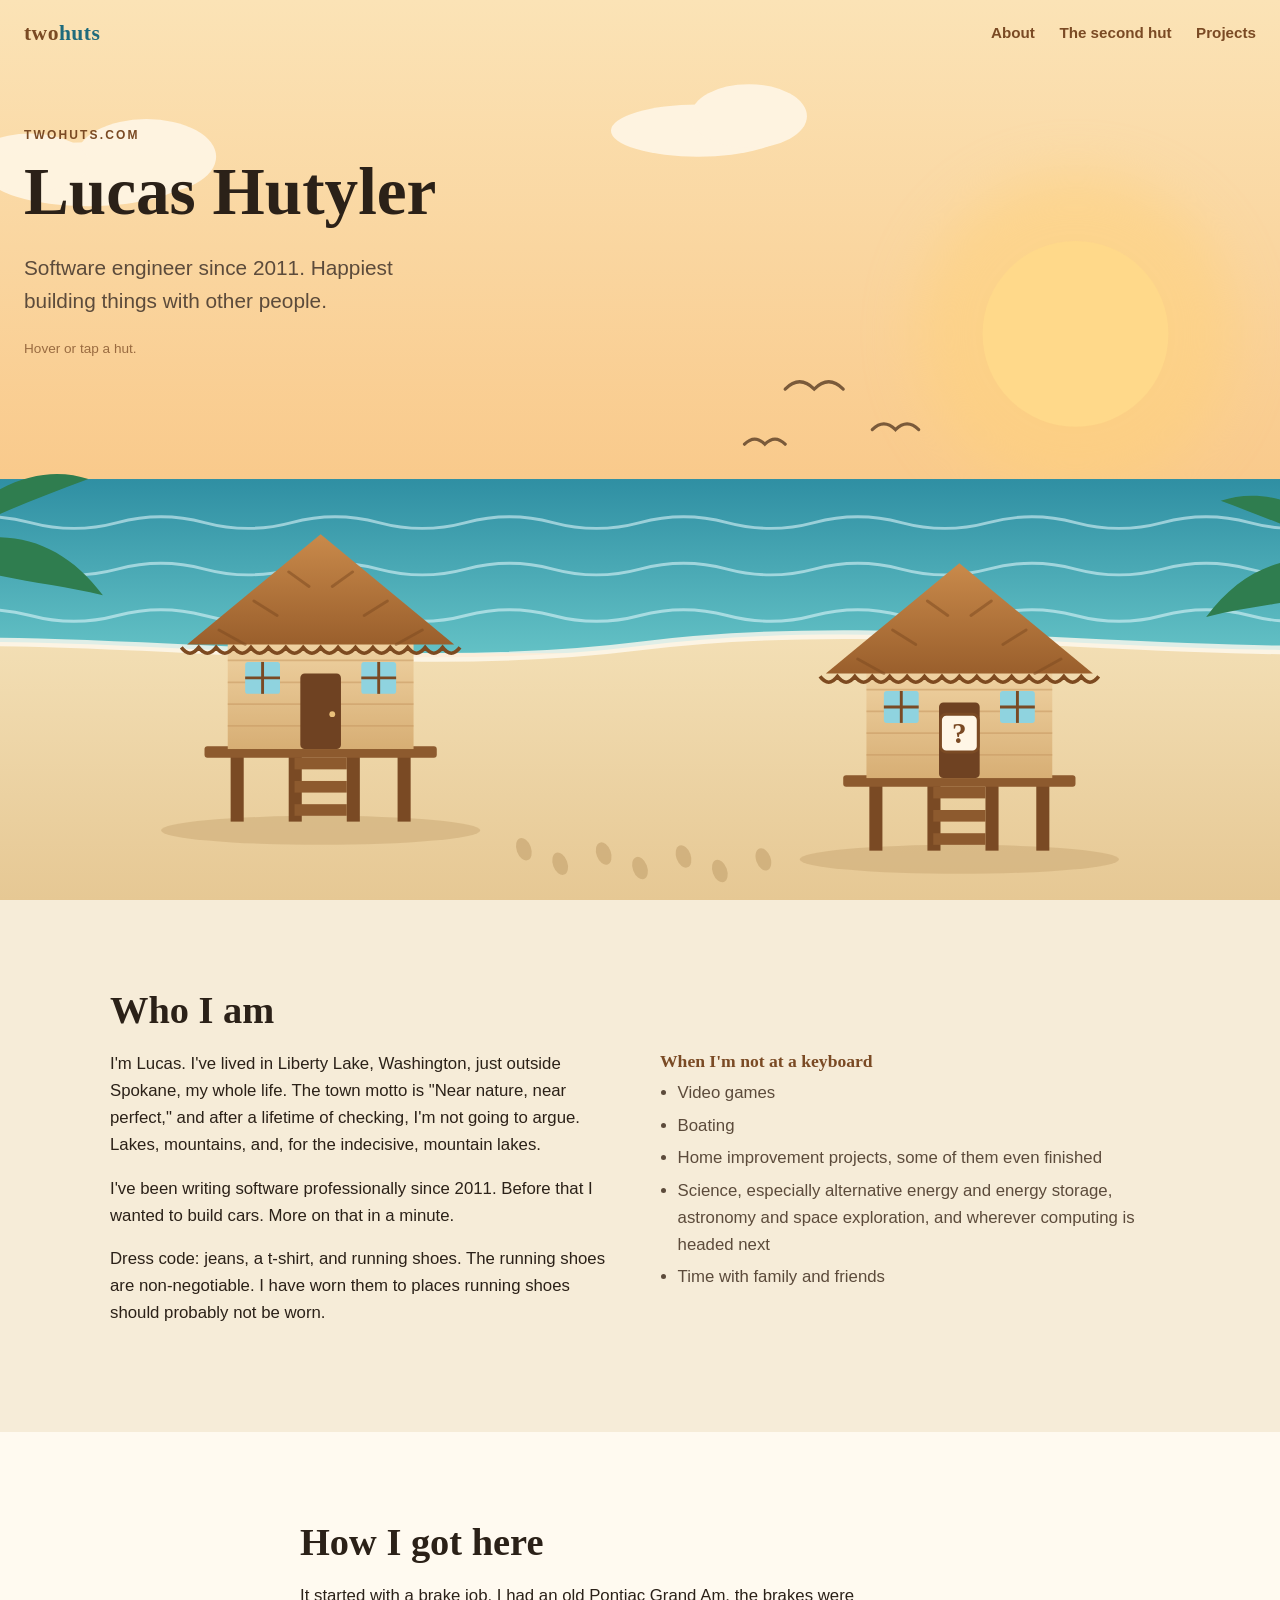
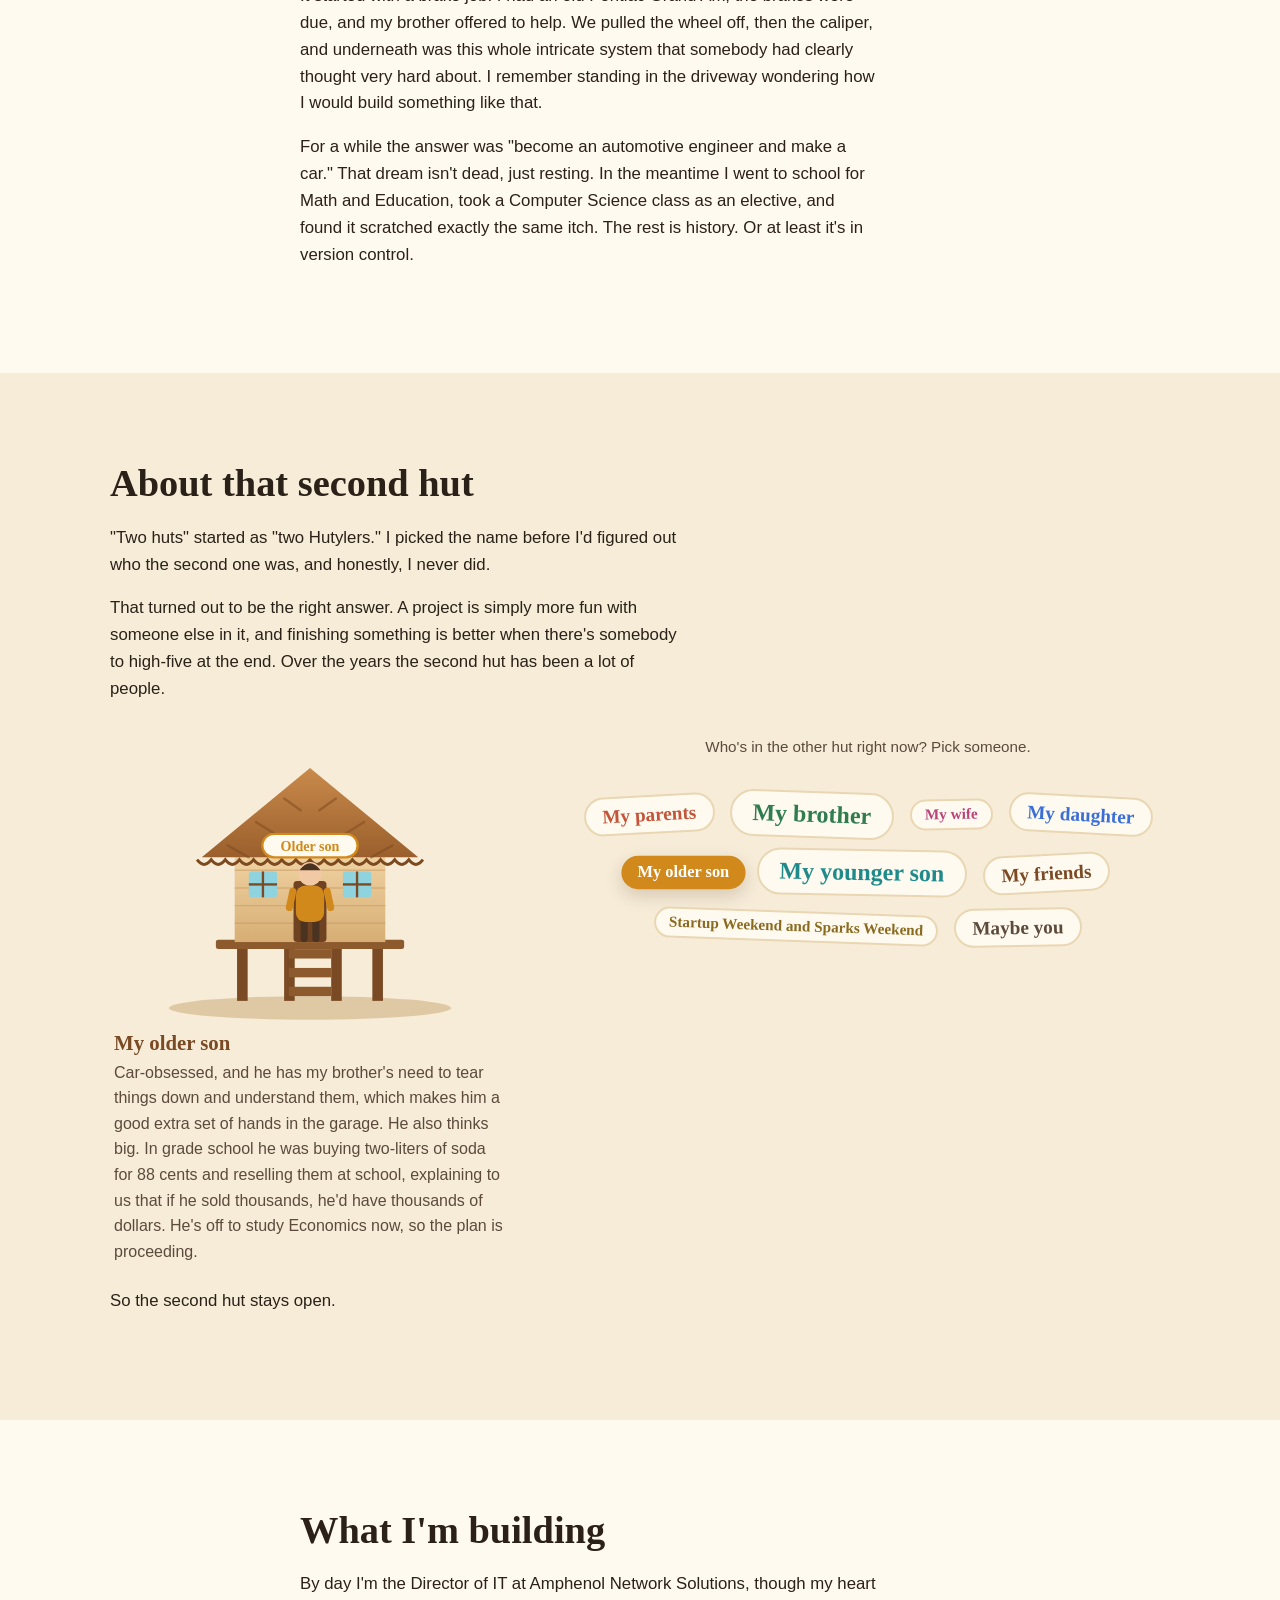
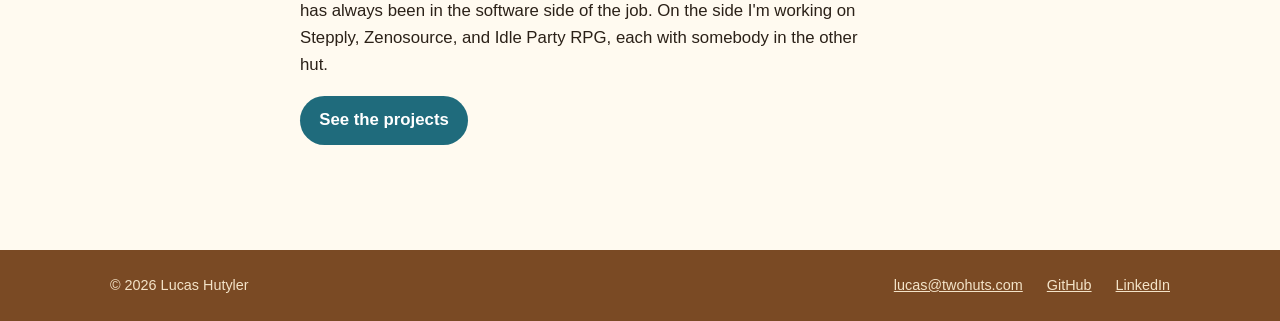
==== index.html @ aec88ae1 "Second hut stage: visitors walk into the hut from a name cloud - Word cloud of names beside an illus" ====
<!doctype html>
<html lang="en">
<head>
  <meta charset="utf-8">
  <meta name="viewport" content="width=device-width, initial-scale=1">
  <title>Two Huts · Lucas Hutyler</title>
  <meta name="description" content="Lucas Hutyler. Software engineer since 2011, Liberty Lake, Washington. Two huts on a beach: one is me, the other is whoever I get to build with next.">
  <script>document.documentElement.classList.add("js");</script>
  <link rel="stylesheet" href="styles.css">
  <link rel="icon" href="data:image/svg+xml,%3Csvg xmlns='http://www.w3.org/2000/svg' viewBox='0 0 64 64'%3E%3Crect width='64' height='64' rx='12' fill='%23f5e6c8'/%3E%3Cpath d='M8 30 L20 14 L32 30 Z M32 30 L44 14 L56 30 Z' fill='%23b8743a'/%3E%3Crect x='12' y='30' width='16' height='14' fill='%23e0b880'/%3E%3Crect x='36' y='30' width='16' height='14' fill='%23e0b880'/%3E%3Crect x='0' y='46' width='64' height='18' fill='%23d9c39a'/%3E%3C/svg%3E">
</head>
<body>

<header class="topbar">
  <a class="brand" href="#top">two<span>huts</span></a>
  <nav>
    <a href="#about">About</a>
    <a href="#second-hut">The second hut</a>
    <a href="projects.html">Projects</a>
  </nav>
</header>

<main id="top">

  <!-- ============ HERO ============ -->
  <section class="hero" aria-labelledby="hero-title">
    <div class="scene" aria-hidden="true">
      <svg viewBox="0 0 1200 620" preserveAspectRatio="xMidYMax slice" xmlns="http://www.w3.org/2000/svg">
        <defs>
          <linearGradient id="sky" x1="0" y1="0" x2="0" y2="1">
            <stop offset="0" stop-color="#fbe3b6"/>
            <stop offset="0.55" stop-color="#f9c98a"/>
            <stop offset="1" stop-color="#f4a86d"/>
          </linearGradient>
          <linearGradient id="sea" x1="0" y1="0" x2="0" y2="1">
            <stop offset="0" stop-color="#2f8fa3"/>
            <stop offset="1" stop-color="#63c1c5"/>
          </linearGradient>
          <linearGradient id="sand" x1="0" y1="0" x2="0" y2="1">
            <stop offset="0" stop-color="#f3dfb5"/>
            <stop offset="1" stop-color="#e6c894"/>
          </linearGradient>
          <linearGradient id="roof" x1="0" y1="0" x2="0" y2="1">
            <stop offset="0" stop-color="#c98a4b"/>
            <stop offset="1" stop-color="#9a5f2c"/>
          </linearGradient>
          <linearGradient id="wall" x1="0" y1="0" x2="0" y2="1">
            <stop offset="0" stop-color="#f0d3a3"/>
            <stop offset="1" stop-color="#d7ae74"/>
          </linearGradient>
          <filter id="glow" x="-50%" y="-50%" width="200%" height="200%">
            <feGaussianBlur stdDeviation="18"/>
          </filter>
          <clipPath id="sea-clip"><rect x="0" y="330" width="1200" height="120"/></clipPath>

          <!-- One hut, reused twice -->
          <g id="hut">
            <rect x="-62" y="40" width="9" height="46" fill="#7a4a24"/>
            <rect x="-22" y="40" width="9" height="46" fill="#7a4a24"/>
            <rect x="18" y="40" width="9" height="46" fill="#7a4a24"/>
            <rect x="53" y="40" width="9" height="46" fill="#7a4a24"/>
            <rect x="-80" y="34" width="160" height="8" rx="2" fill="#8d5a2e"/>
            <rect x="-64" y="-40" width="128" height="76" fill="url(#wall)"/>
            <g stroke="#c89a63" stroke-width="1.2" opacity=".55">
              <line x1="-64" y1="-25" x2="64" y2="-25"/>
              <line x1="-64" y1="-10" x2="64" y2="-10"/>
              <line x1="-64" y1="5" x2="64" y2="5"/>
              <line x1="-64" y1="20" x2="64" y2="20"/>
            </g>
            <rect x="-14" y="-16" width="28" height="52" rx="3" fill="#6f4222"/>
            <circle cx="8" cy="12" r="2" fill="#e9c07a"/>
            <rect x="-52" y="-24" width="24" height="22" rx="2" fill="#8fd3df"/>
            <rect x="28" y="-24" width="24" height="22" rx="2" fill="#8fd3df"/>
            <g stroke="#7a4a24" stroke-width="2">
              <line x1="-40" y1="-24" x2="-40" y2="-2"/>
              <line x1="-52" y1="-13" x2="-28" y2="-13"/>
              <line x1="40" y1="-24" x2="40" y2="-2"/>
              <line x1="28" y1="-13" x2="52" y2="-13"/>
            </g>
            <path d="M-92 -36 L0 -112 L92 -36 Z" fill="url(#roof)"/>
            <g stroke="#7d4a20" stroke-width="2" opacity=".5" stroke-linecap="round">
              <line x1="-70" y1="-46" x2="-52" y2="-36"/>
              <line x1="-46" y1="-66" x2="-30" y2="-56"/>
              <line x1="-22" y1="-86" x2="-8" y2="-76"/>
              <line x1="70" y1="-46" x2="52" y2="-36"/>
              <line x1="46" y1="-66" x2="30" y2="-56"/>
              <line x1="22" y1="-86" x2="8" y2="-76"/>
            </g>
            <path d="M-96 -34 q6 8 12 0 q6 8 12 0 q6 8 12 0 q6 8 12 0 q6 8 12 0 q6 8 12 0 q6 8 12 0 q6 8 12 0 q6 8 12 0 q6 8 12 0 q6 8 12 0 q6 8 12 0 q6 8 12 0 q6 8 12 0 q6 8 12 0 q6 8 12 0" fill="none" stroke="#7d4a20" stroke-width="2.5"/>
            <rect x="-18" y="42" width="36" height="8" fill="#8d5a2e"/>
            <rect x="-18" y="58" width="36" height="8" fill="#8d5a2e"/>
            <rect x="-18" y="74" width="36" height="8" fill="#8d5a2e"/>
          </g>

          <g id="palm">
            <path d="M0 0 C-6 -60 -4 -120 10 -180" stroke="#7a4a24" stroke-width="10" fill="none" stroke-linecap="round"/>
            <g fill="#2f7d4f">
              <path d="M10 -180 C-40 -200 -80 -190 -110 -150 C-70 -160 -30 -160 10 -180Z"/>
              <path d="M10 -180 C60 -200 100 -190 130 -150 C90 -160 50 -160 10 -180Z"/>
              <path d="M10 -180 C-30 -230 -70 -240 -100 -230 C-60 -215 -20 -200 10 -180Z"/>
              <path d="M10 -180 C50 -230 90 -240 120 -230 C80 -215 40 -200 10 -180Z"/>
              <path d="M10 -180 C0 -240 -10 -260 -20 -270 C0 -250 10 -220 10 -180Z"/>
              <path d="M10 -180 C20 -240 30 -260 40 -270 C20 -250 10 -220 10 -180Z"/>
            </g>
            <circle cx="4" cy="-176" r="6" fill="#8a5a2a"/>
            <circle cx="16" cy="-174" r="6" fill="#8a5a2a"/>
          </g>
        </defs>

        <rect width="1200" height="620" fill="url(#sky)"/>

        <!-- sun -->
        <circle cx="900" cy="230" r="110" fill="#ffd27a" opacity=".5" filter="url(#glow)"/>
        <circle cx="900" cy="230" r="64" fill="#ffd98a"/>

        <!-- clouds -->
        <g fill="#fff6e6" opacity=".9">
          <ellipse cx="220" cy="120" rx="70" ry="22"/>
          <ellipse cx="260" cy="108" rx="48" ry="26"/>
          <ellipse cx="180" cy="112" rx="40" ry="20"/>
          <ellipse cx="640" cy="90" rx="60" ry="18"/>
          <ellipse cx="675" cy="80" rx="40" ry="22"/>
        </g>

        <!-- gulls: kept right of the headline column -->
        <g fill="none" stroke="#7a5a3a" stroke-width="2.2" stroke-linecap="round">
          <path d="M700 268 q10 -10 20 0 q10 -10 20 0"/>
          <path d="M760 296 q8 -8 16 0 q8 -8 16 0"/>
          <path d="M672 306 q7 -7 14 0 q7 -7 14 0"/>
        </g>

        <!-- sea -->
        <rect x="0" y="330" width="1200" height="120" fill="url(#sea)"/>
        <g clip-path="url(#sea-clip)" fill="none" stroke="#e8fbff" stroke-width="2" opacity=".55">
          <path class="wave w1" d="M-240 360 q30 -8 60 0 t60 0 t60 0 t60 0 t60 0 t60 0 t60 0 t60 0 t60 0 t60 0 t60 0 t60 0 t60 0 t60 0 t60 0 t60 0 t60 0 t60 0 t60 0 t60 0 t60 0 t60 0 t60 0 t60 0 t60 0 t60 0 t60 0 t60 0"/>
          <path class="wave w2" d="M-240 392 q30 -8 60 0 t60 0 t60 0 t60 0 t60 0 t60 0 t60 0 t60 0 t60 0 t60 0 t60 0 t60 0 t60 0 t60 0 t60 0 t60 0 t60 0 t60 0 t60 0 t60 0 t60 0 t60 0 t60 0 t60 0 t60 0 t60 0 t60 0 t60 0"/>
          <path class="wave w3" d="M-240 424 q30 -8 60 0 t60 0 t60 0 t60 0 t60 0 t60 0 t60 0 t60 0 t60 0 t60 0 t60 0 t60 0 t60 0 t60 0 t60 0 t60 0 t60 0 t60 0 t60 0 t60 0 t60 0 t60 0 t60 0 t60 0 t60 0 t60 0 t60 0 t60 0"/>
        </g>

        <!-- sand -->
        <path d="M0 450 C200 425 400 470 600 445 C800 420 1000 465 1200 440 L1200 620 L0 620 Z" fill="url(#sand)"/>
        <path d="M0 450 C200 425 400 470 600 445 C800 420 1000 465 1200 440" fill="none" stroke="#fffaf0" stroke-width="6" opacity=".8"/>

        <!-- palms -->
        <use href="#palm" x="100" y="560"/>
        <use href="#palm" x="1120" y="575" transform="scale(-1,1) translate(-2240,0)"/>

        <!-- huts -->
        <g class="hut hut-me" data-hut="me" tabindex="0" role="button" aria-label="Lucas's hut" transform="translate(380 480)">
          <ellipse class="shadow" cx="0" cy="92" rx="110" ry="10" fill="#c9a874" opacity=".5"/>
          <g class="hut-body">
            <use href="#hut"/>
          </g>
        </g>

        <g class="hut hut-you" data-hut="you" tabindex="0" role="button" aria-label="The second hut" transform="translate(820 500)">
          <ellipse class="shadow" cx="0" cy="92" rx="110" ry="10" fill="#c9a874" opacity=".5"/>
          <g class="hut-body">
            <use href="#hut"/>
            <g class="sign">
              <rect x="-13" y="-8" width="26" height="26" rx="4" fill="#fff6e6" stroke="#7a4a24" stroke-width="2"/>
              <text x="0" y="12" text-anchor="middle" font-size="20" font-weight="700" fill="#7a4a24" font-family="Georgia, serif">?</text>
            </g>
          </g>
        </g>

        <!-- footprints between huts -->
        <g fill="#c9a874" opacity=".7">
          <ellipse cx="520" cy="585" rx="5" ry="8" transform="rotate(-20 520 585)"/>
          <ellipse cx="545" cy="595" rx="5" ry="8" transform="rotate(-20 545 595)"/>
          <ellipse cx="575" cy="588" rx="5" ry="8" transform="rotate(-20 575 588)"/>
          <ellipse cx="600" cy="598" rx="5" ry="8" transform="rotate(-20 600 598)"/>
          <ellipse cx="630" cy="590" rx="5" ry="8" transform="rotate(-20 630 590)"/>
          <ellipse cx="655" cy="600" rx="5" ry="8" transform="rotate(-20 655 600)"/>
          <ellipse cx="685" cy="592" rx="5" ry="8" transform="rotate(-20 685 592)"/>
        </g>
      </svg>
    </div>

    <div class="hero-copy">
      <p class="eyebrow">twohuts.com</p>
      <h1 id="hero-title">Lucas Hutyler</h1>
      <p class="lede">Software engineer since 2011. Happiest building things with other people.</p>
      <p class="hint">Hover or tap a hut.</p>
    </div>

    <div class="hut-captions" aria-live="polite">
      <div class="caption" data-for="me">
        <strong>This hut is mine.</strong>
        Liberty Lake, Washington, born and raised. Jeans, a t-shirt, running shoes. Writing software since 2011 and still enjoying it.
      </div>
      <div class="caption" data-for="you">
        <strong>This one is open.</strong>
        My dad, my mom, my wife, my brother, my kids, a friend with a wild idea, maybe you. Whoever I get to build with next.
      </div>
    </div>
  </section>

  <!-- ============ ABOUT ============ -->
  <section id="about" class="section">
    <div class="wrap">
      <h2>Who I am</h2>
      <div class="prose two-col">
        <div>
          <p>I'm Lucas. I've lived in Liberty Lake, Washington, just outside Spokane, my whole life. The town motto is "Near nature, near perfect," and after a lifetime of checking, I'm not going to argue. Lakes, mountains, and, for the indecisive, mountain lakes.</p>
          <p>I've been writing software professionally since 2011. Before that I wanted to build cars. More on that in a minute.</p>
          <p>Dress code: jeans, a t-shirt, and running shoes. The running shoes are non-negotiable. I have worn them to places running shoes should probably not be worn.</p>
        </div>
        <div class="aside">
          <h3>When I'm not at a keyboard</h3>
          <ul class="plain-list">
            <li>Video games</li>
            <li>Boating</li>
            <li>Home improvement projects, some of them even finished</li>
            <li>Science, especially alternative energy and energy storage, astronomy and space exploration, and wherever computing is headed next</li>
            <li>Time with family and friends</li>
          </ul>
        </div>
      </div>
    </div>
  </section>

  <!-- ============ ORIGIN ============ -->
  <section id="origin" class="section alt">
    <div class="wrap narrow">
      <h2>How I got here</h2>
      <div class="prose">
        <p>It started with a brake job. I had an old Pontiac Grand Am, the brakes were due, and my brother offered to help. We pulled the wheel off, then the caliper, and underneath was this whole intricate system that somebody had clearly thought very hard about. I remember standing in the driveway wondering how I would build something like that.</p>
        <p>For a while the answer was "become an automotive engineer and make a car." That dream isn't dead, just resting. In the meantime I went to school for Math and Education, took a Computer Science class as an elective, and found it scratched exactly the same itch. The rest is history. Or at least it's in version control.</p>
      </div>
    </div>
  </section>

  <!-- ============ SECOND HUT ============ -->
  <section id="second-hut" class="section">
    <div class="wrap">
      <h2>About that second hut</h2>
      <div class="prose">
        <p>"Two huts" started as "two Hutylers." I picked the name before I'd figured out who the second one was, and honestly, I never did.</p>
        <p>That turned out to be the right answer. A project is simply more fun with someone else in it, and finishing something is better when there's somebody to high-five at the end. Over the years the second hut has been a lot of people.</p>
      </div>

      <div class="hut-stage">
        <div class="stage">
          <svg class="stage-svg" viewBox="-170 -140 340 245" aria-hidden="true">
            <ellipse cx="0" cy="92" rx="120" ry="10" fill="#c9a874" opacity=".5"/>
            <use href="#hut"/>
            <g class="visitors" transform="translate(0 36)"></g>
          </svg>
          <div class="visitor-blurb" aria-live="polite">
            <h3 class="visitor-name">&nbsp;</h3>
            <p class="visitor-text"></p>
          </div>
        </div>
        <div class="cloud-wrap">
          <p class="cloud-hint">Who's in the other hut right now? Pick someone.</p>
          <div class="cloud" id="cloud"></div>
        </div>
      </div>

      <!-- Data for the stage above, and the no-JavaScript fallback. -->
      <ul class="people" id="people-data">
        <li data-tag="Mom &amp; Dad" data-color="#c2553a" data-pair>
          <h3>My parents</h3>
          <p>Project people, through and through. They restored their cabin top to bottom, and I've gotten to help with a good chunk of it: framing walls, running electrical, building sheds. They return the favor whenever something at my house needs doing, which is often.</p>
        </li>
        <li data-tag="Brother" data-color="#2f7d4f">
          <h3>My brother</h3>
          <p>He was taking things apart before he could read, and getting them back together came a little later. He's worked in HVAC and installed garage doors, and his mechanical and electrical instincts are better than most engineers I know. He's also the one who helped with that brake job. Some of my favorite evenings are just sitting with him talking about where technology is headed.</p>
        </li>
        <li data-tag="Wife" data-color="#b8437a">
          <h3>My wife</h3>
          <p>The most important person in the other hut, and the one who has heard "so I had an idea" more times than anyone alive. I owe this page a proper paragraph about her, and she knows it.</p>
        </li>
        <li data-tag="Daughter" data-color="#3b6fd6">
          <h3>My daughter</h3>
          <p>An endlessly creative mind and a dreamer who also happens to outwork everyone in the room. We've spent a lot of nights looking up at the stars. Her favorite is Vega, which I'm fairly sure comes from years of asking "what's that blue one up there?" She also has a few freckles on her hand that line up almost exactly like the Summer Triangle, Vega included. She's been carrying her favorite star around the whole time.</p>
        </li>
        <li data-tag="Older son" data-color="#d2891c">
          <h3>My older son</h3>
          <p>Car-obsessed, and he has my brother's need to tear things down and understand them, which makes him a good extra set of hands in the garage. He also thinks big. In grade school he was buying two-liters of soda for 88 cents and reselling them at school, explaining to us that if he sold thousands, he'd have thousands of dollars. He's off to study Economics now, so the plan is proceeding.</p>
        </li>
        <li data-tag="Younger son" data-color="#1f8a8a">
          <h3>My younger son</h3>
          <p>Likes to make a buck and doesn't mind getting his hands dirty to do it. If I ask for a hand with something around the house, the answer is yes before I've finished the question.</p>
        </li>
        <li data-tag="Friends" data-color="#7a4a24" data-pair>
          <h3>My friends</h3>
          <p>A few of us have spun up a couple of LLCs over the years with ambitions to stop working for the man. None of them have panned out yet. The friendships did. We still get together on Saturdays to build something new, lately with AI in the mix, whether it's a business tool or a game we hope goes viral. It's a blast even when nothing ships.</p>
        </li>
        <li data-tag="Teammates" data-color="#8a6a1f" data-pair>
          <h3>Startup Weekend and Sparks Weekend</h3>
          <p>I joined my first team on a whim and got hooked on the whole thing: rapid building, pivoting ideas, market research, throwing a pitch together, and the best part, seeing what everyone else built. I've been a team member, a mentor, and an organizer since, and a few of those weekend teammates turned into real friends.</p>
        </li>
        <li data-tag="You?" data-color="#5c4b3b">
          <h3>Maybe you</h3>
          <p>The hut has room. If you're working on something and want company, or you've got an idea that needs a second set of hands, the door's unlocked.</p>
        </li>
      </ul>

      <div class="prose">
        <p>So the second hut stays open.</p>
      </div>
    </div>
  </section>

  <!-- ============ BUILDING (brief) ============ -->
  <section id="building" class="section alt">
    <div class="wrap narrow">
      <h2>What I'm building</h2>
      <div class="prose">
        <p>By day I'm the Director of IT at Amphenol Network Solutions, though my heart has always been in the software side of the job. On the side I'm working on Stepply, Zenosource, and Idle Party RPG, each with somebody in the other hut.</p>
        <p><a class="button" href="projects.html">See the projects</a></p>
      </div>
    </div>
  </section>

</main>

<footer class="footer">
  <div class="wrap">
    <p>© <span id="year"></span> Lucas Hutyler</p>
    <p class="links">
      <a href="mailto:lucas@twohuts.com">lucas@twohuts.com</a>
      <a href="https://github.com/lucashutyler">GitHub</a>
      <a href="https://www.linkedin.com/in/luke-hutyler-49a66468">LinkedIn</a>
    </p>
  </div>
</footer>

<script src="script.js"></script>
</body>
</html>
---- styles.css ----
:root {
  --sand: #f6ecd8;
  --sand-deep: #e9d7b3;
  --sea: #2f8fa3;
  --sea-deep: #1f6b7c;
  --wood: #7a4a24;
  --wood-light: #b8743a;
  --ink: #2b2118;
  --ink-soft: #5c4b3b;
  --paper: #fffaf0;
  --max: 1100px;
  --radius: 14px;
  --font: -apple-system, BlinkMacSystemFont, "Segoe UI", Roboto, Helvetica, Arial, sans-serif;
  --serif: Georgia, "Times New Roman", serif;
}

* { box-sizing: border-box; }
html { scroll-behavior: smooth; }
body {
  margin: 0;
  font-family: var(--font);
  color: var(--ink);
  background: var(--sand);
  line-height: 1.6;
}
a { color: var(--sea-deep); }
h1, h2, h3 { font-family: var(--serif); font-weight: 700; line-height: 1.15; margin: 0 0 .5em; }
h2 { font-size: clamp(1.7rem, 3vw, 2.4rem); }
h3 { font-size: 1.25rem; }
p { margin: 0 0 1em; }

.wrap { max-width: var(--max); margin: 0 auto; padding: 0 1.25rem; }
.wrap.narrow { max-width: 720px; }

/* ---------- top bar ---------- */
.topbar {
  position: absolute;
  top: 0; left: 0; right: 0;
  z-index: 5;
  display: flex;
  justify-content: space-between;
  align-items: center;
  padding: 1rem 1.5rem;
}
.brand {
  font-family: var(--serif);
  font-size: 1.35rem;
  font-weight: 700;
  color: var(--wood);
  text-decoration: none;
  letter-spacing: .02em;
}
.brand span { color: var(--sea-deep); }
.topbar nav a {
  color: var(--wood);
  text-decoration: none;
  margin-left: 1.25rem;
  font-weight: 600;
  font-size: .95rem;
}
.topbar nav a:hover { text-decoration: underline; }

/* ---------- hero ---------- */
.hero {
  position: relative;
  min-height: 100svh;
  display: grid;
  grid-template-rows: 1fr auto;
  overflow: hidden;
  background: linear-gradient(#fbe3b6 0%, #f9c98a 55%, #f4a86d 100%);
}
.scene {
  position: absolute;
  inset: 0;
}
.scene svg {
  width: 100%;
  height: 100%;
  display: block;
}
.hero-copy {
  position: relative;
  z-index: 2;
  padding: clamp(5rem, 14vh, 9rem) 1.5rem 0;
  max-width: 560px;
  pointer-events: none;
}
.hero-copy > * { pointer-events: auto; width: fit-content; }
.eyebrow {
  text-transform: uppercase;
  letter-spacing: .18em;
  font-size: .75rem;
  color: var(--wood);
  font-weight: 700;
  margin-bottom: .5rem;
}
.hero h1 {
  font-size: clamp(2.4rem, 6vw, 4.2rem);
  color: var(--ink);
  margin-bottom: .3em;
}
.lede {
  font-size: clamp(1.05rem, 2vw, 1.3rem);
  color: var(--ink-soft);
  max-width: 34ch;
}
.hint {
  font-size: .85rem;
  color: var(--wood);
  opacity: .75;
}

/* hut interaction */
.hut { cursor: pointer; outline: none; }
.hut .hut-body { transition: transform .25s ease, filter .25s ease; }
.hut .shadow { transition: transform .25s ease, opacity .25s ease; }
.hut:hover .hut-body, .hut:focus-visible .hut-body, .hut.active .hut-body {
  transform: translateY(-8px);
  filter: drop-shadow(0 10px 8px rgba(80, 40, 10, .28));
}
.hut:hover .shadow, .hut:focus-visible .shadow, .hut.active .shadow { transform: scale(1.06); transform-origin: center; opacity: .35; }
.hut .sign { animation: sway 3s ease-in-out infinite; transform-origin: 0 -8px; }
@keyframes sway {
  0%, 100% { transform: rotate(-4deg); }
  50% { transform: rotate(4deg); }
}
.wave { animation: drift 9s linear infinite; }
.wave.w2 { animation-duration: 12s; animation-direction: reverse; }
.wave.w3 { animation-duration: 15s; }
/* Each wave repeats every 120 units (crest + trough), so shift a full period per loop. */
@keyframes drift {
  from { transform: translateX(0); }
  to { transform: translateX(-120px); }
}
@media (prefers-reduced-motion: reduce) {
  .wave, .hut .sign { animation: none; }
}

.hut-captions {
  position: relative;
  z-index: 2;
  padding: 0 1.5rem 1.5rem;
  min-height: 5.5rem;
  pointer-events: none;
}
.caption.show { pointer-events: auto; }
.caption {
  display: none;
  background: rgba(255, 250, 240, .92);
  border: 1px solid rgba(122, 74, 36, .25);
  border-radius: var(--radius);
  padding: .9rem 1.1rem;
  max-width: 520px;
  color: var(--ink-soft);
  box-shadow: 0 8px 24px rgba(80, 40, 10, .12);
}
.caption strong { color: var(--ink); display: block; margin-bottom: .15rem; }
.caption.show { display: block; }

/* ---------- sections ---------- */
.section { padding: clamp(3rem, 8vw, 5.5rem) 0; }
.section.alt { background: var(--paper); }
.section-intro { color: var(--ink-soft); max-width: 60ch; margin-bottom: 2rem; }
.prose { max-width: 62ch; font-size: 1.05rem; }
.prose.two-col { max-width: none; display: grid; grid-template-columns: 1fr 1fr; gap: 2.5rem; }
.placeholder {
  color: var(--ink-soft);
  font-style: italic;
  border-left: 3px dashed var(--sand-deep);
  padding-left: .8rem;
}

/* ---------- project cards ---------- */
.cards {
  list-style: none;
  padding: 0;
  margin: 0;
  display: grid;
  grid-template-columns: repeat(auto-fit, minmax(230px, 1fr));
  gap: 1.25rem;
}
.card {
  background: var(--sand);
  border: 1px solid var(--sand-deep);
  border-radius: var(--radius);
  padding: 1.4rem 1.3rem 1.1rem;
  transition: transform .2s ease, box-shadow .2s ease;
}
.card:hover { transform: translateY(-3px); box-shadow: 0 10px 24px rgba(80, 40, 10, .12); }
.card-icon {
  width: 44px; height: 44px;
  color: var(--sea-deep);
  margin-bottom: .8rem;
}
.card-icon svg { width: 100%; height: 100%; }
.card p { font-size: .95rem; margin: 0; }

/* ---------- people ---------- */
.people {
  list-style: none;
  padding: 0;
  margin: 2rem 0;
  display: grid;
  grid-template-columns: repeat(auto-fit, minmax(300px, 1fr));
  gap: 1.5rem 2.5rem;
}
.people li { border-top: 2px solid var(--sand-deep); padding-top: 1rem; }
.people h3 { color: var(--wood); margin-bottom: .3rem; }
.people p { margin: 0; color: var(--ink-soft); }
.aside h3 { color: var(--wood); font-size: 1.1rem; }
.plain-list { padding-left: 1.1rem; margin: 0; color: var(--ink-soft); }
.plain-list li { margin-bottom: .35rem; }

.button {
  display: inline-block;
  background: var(--sea-deep);
  color: #fff;
  text-decoration: none;
  padding: .7rem 1.2rem;
  border-radius: 999px;
  font-weight: 600;
  transition: background .2s ease, transform .2s ease;
}
.button:hover { background: var(--sea); transform: translateY(-1px); }

/* ---------- subpages ---------- */
.subpage .topbar { position: sticky; background: var(--sand); border-bottom: 1px solid var(--sand-deep); }
.subpage .topbar a[aria-current="page"] { text-decoration: underline; }
.page-head { padding-bottom: 1.5rem; }
.page-head h1 { font-size: clamp(2rem, 4vw, 3rem); }
.card .meta { margin-top: .9rem; font-size: .85rem; color: var(--wood); }
.card p + p { margin-top: .6rem; }

/* ---------- footer ---------- */
.footer {
  background: var(--wood);
  color: #f3e3c8;
  padding: 1.5rem 0;
  font-size: .9rem;
}
.footer .wrap { display: flex; flex-wrap: wrap; justify-content: space-between; gap: .5rem 1.5rem; }
.footer p { margin: 0; }
.footer .links a { color: #f3e3c8; margin-right: 1.25rem; }
.footer .links a:last-child { margin-right: 0; }

/* ---------- responsive ---------- */
/* Below 960px the scene is cropped to the huts and sits under the copy (see script.js). */
@media (max-width: 959px) {
  .hero { min-height: 92svh; }
  .hero-copy { padding-top: 5rem; max-width: none; }
  .scene { top: auto; height: 62%; }
  .hut-captions { min-height: 0; }
  .caption { font-size: .92rem; }
}
@media (max-width: 720px) {
  .topbar { padding: .85rem 1rem; }
  .topbar nav a { margin-left: .8rem; font-size: .85rem; }
  .prose.two-col { grid-template-columns: 1fr; gap: 1rem; }
  .hero-copy { padding-top: 4.5rem; }
}
@media (max-width: 420px) {
  .topbar nav a { margin-left: .6rem; font-size: .78rem; }
  .brand { font-size: 1.15rem; }
}

/* ---------- second hut stage ---------- */
.js .people { display: none; }
html:not(.js) .hut-stage { display: none; }

.hut-stage {
  display: grid;
  grid-template-columns: minmax(280px, 400px) 1fr;
  gap: 2rem 3.5rem;
  align-items: start;
  margin: 2rem 0 1.5rem;
}
.stage-svg { width: 100%; height: auto; display: block; overflow: visible; }
.visitor-blurb { min-height: 8rem; transition: opacity .3s ease; padding: 0 .25rem; }
.visitor-blurb.swap { opacity: 0; }
.visitor-name { color: var(--wood); margin: .5rem 0 .3rem; font-size: 1.3rem; }
.visitor-text { margin: 0; color: var(--ink-soft); }

.cloud-hint { color: var(--ink-soft); font-size: .95rem; text-align: center; margin-bottom: 1rem; }
.cloud {
  display: flex;
  flex-wrap: wrap;
  justify-content: center;
  align-items: center;
  gap: .7rem 1rem;
  padding: 1rem .5rem;
}
.chip {
  --chip: var(--wood);
  font-family: var(--serif);
  font-weight: 700;
  line-height: 1.1;
  color: var(--chip);
  background: var(--paper);
  border: 2px solid var(--sand-deep);
  border-radius: 999px;
  padding: .35em .85em;
  cursor: pointer;
  transform: rotate(var(--tilt, 0deg));
  transition: transform .2s ease, background .2s ease, border-color .2s ease, color .2s ease, box-shadow .2s ease;
}
.chip.s1 { font-size: .95rem; }
.chip.s2 { font-size: 1.2rem; }
.chip.s3 { font-size: 1.5rem; }
.chip:hover, .chip:focus-visible { transform: rotate(0deg) translateY(-2px) scale(1.05); border-color: var(--chip); outline: none; }
.chip[aria-pressed="true"] {
  background: var(--chip);
  border-color: var(--chip);
  color: #fff;
  transform: rotate(0deg) scale(1.08);
  box-shadow: 0 6px 16px rgba(80, 40, 10, .18);
}

/* visitors walk in from the left and leave to the right */
.visitor { animation: walk-in .9s cubic-bezier(.2,.7,.3,1) both; }
.visitor .bob { animation: bob .3s ease-in-out 3; }
.visitor.leave { animation: walk-out .55s ease-in both; }
.visitor.leave .bob { animation: bob .28s ease-in-out 2; }
@keyframes walk-in {
  from { transform: translateX(-150px); opacity: 0; }
  20% { opacity: 1; }
  to { transform: translateX(0); opacity: 1; }
}
@keyframes walk-out {
  from { transform: translateX(0); opacity: 1; }
  80% { opacity: 1; }
  to { transform: translateX(150px); opacity: 0; }
}
@keyframes bob {
  0%, 100% { transform: translateY(0); }
  50% { transform: translateY(-4px); }
}
@media (prefers-reduced-motion: reduce) {
  .visitor, .visitor.leave, .visitor .bob { animation: none; }
  .visitor.leave { display: none; }
}

@media (max-width: 800px) {
  .hut-stage { grid-template-columns: 1fr; gap: 1rem; }
  .stage { max-width: 360px; margin: 0 auto; }
  .visitor-blurb { min-height: 0; }
}
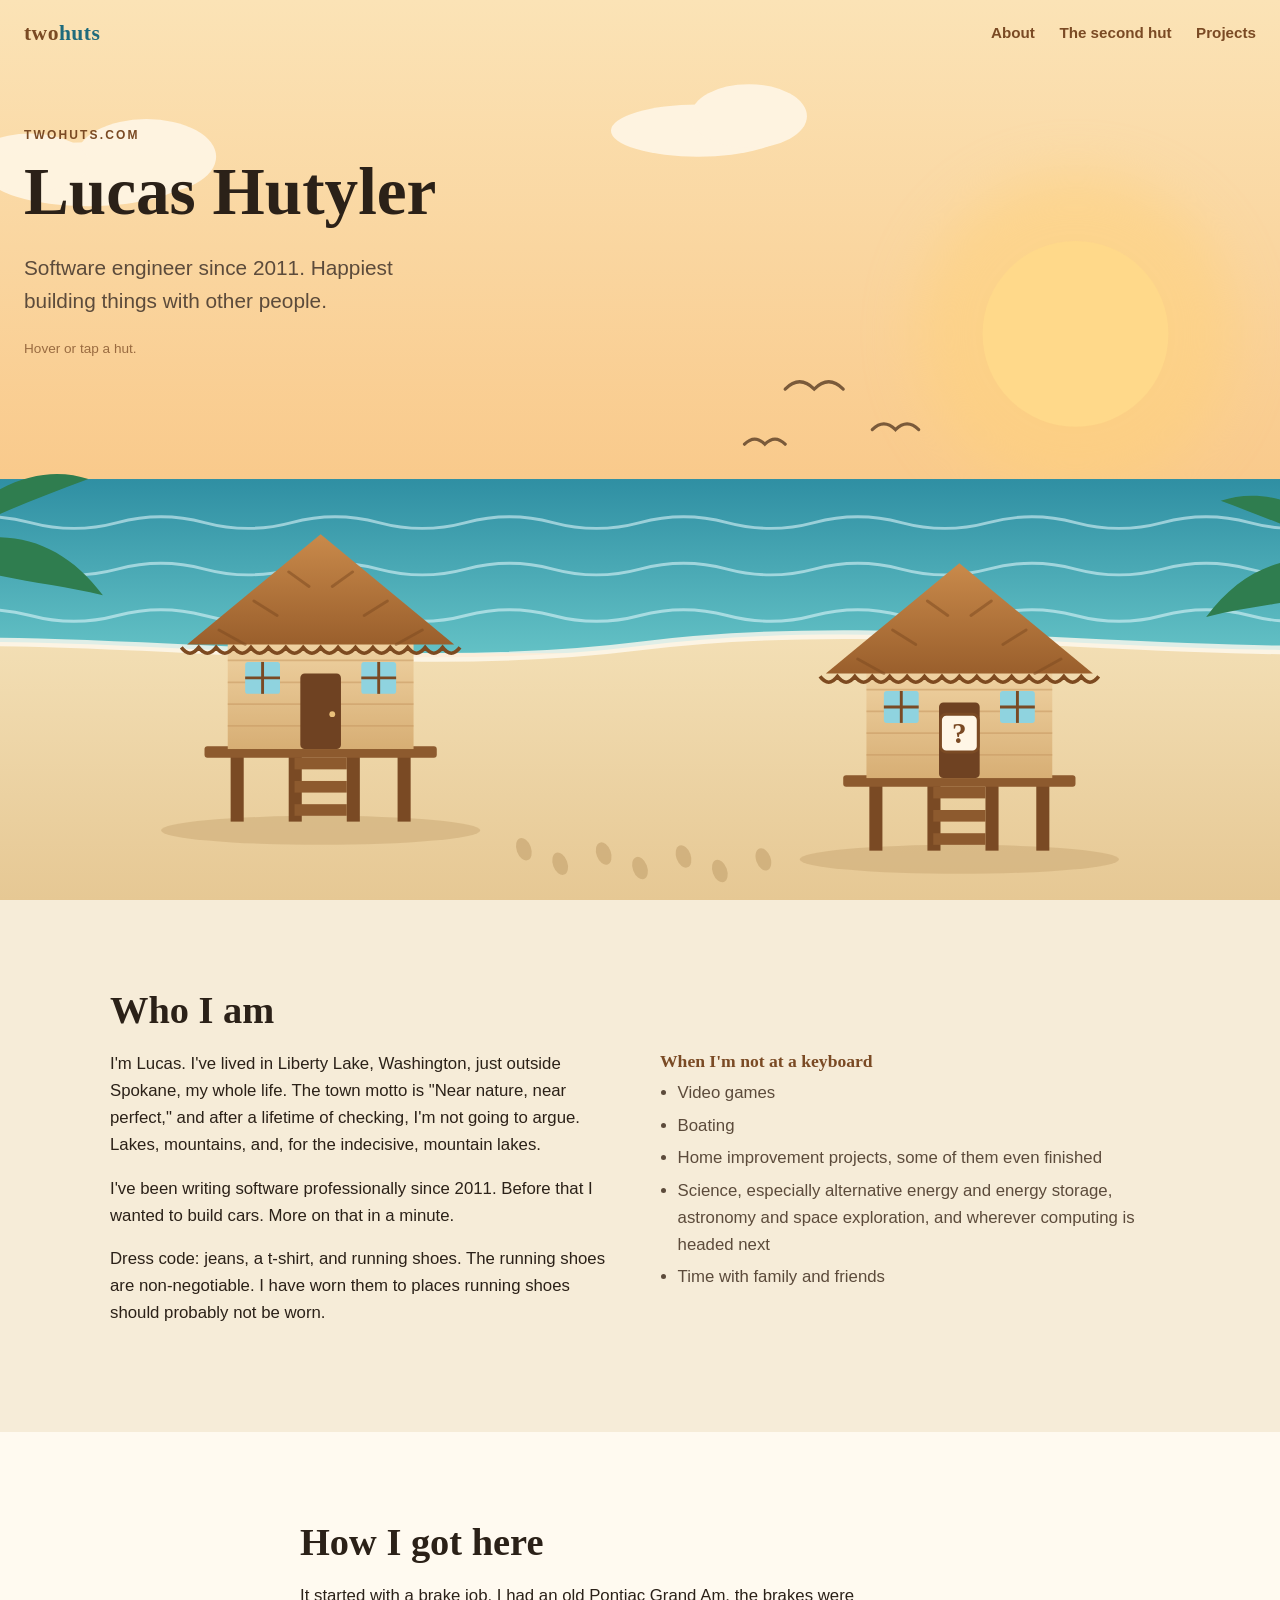
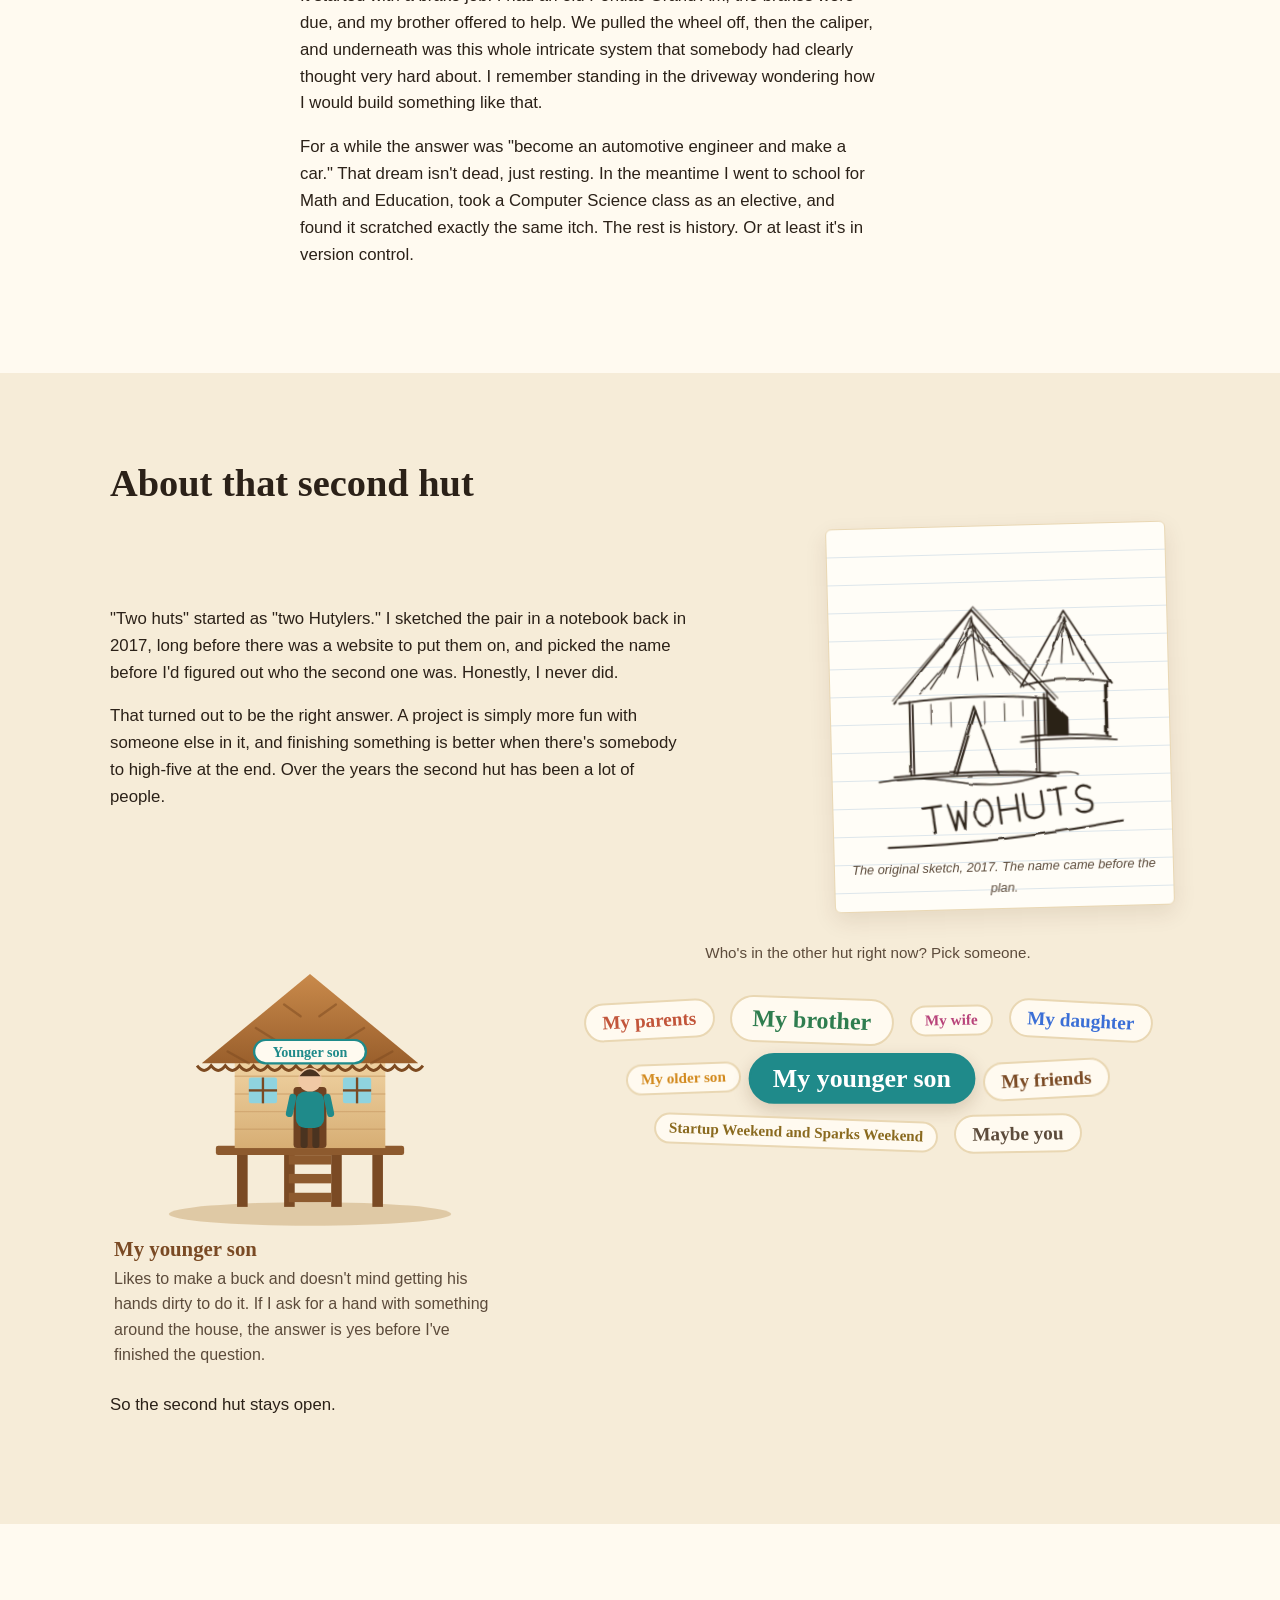
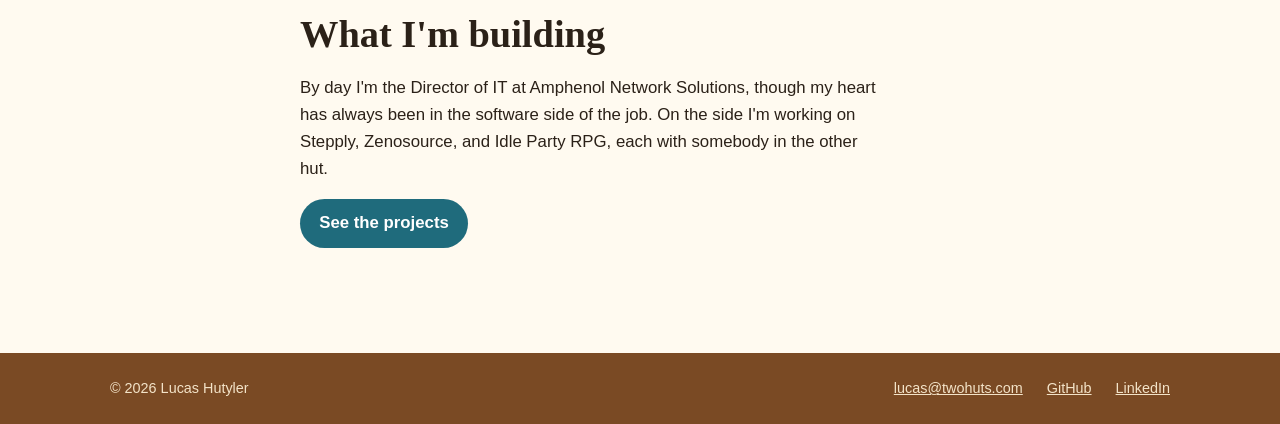
==== commit 509ae0c3: "Add the 2017 notebook sketch to the second-hut section Ink-style SVG of the original sketch with a p" ====
--- a/index.html
+++ b/index.html
@@ -235,9 +235,63 @@
   <section id="second-hut" class="section">
     <div class="wrap">
       <h2>About that second hut</h2>
-      <div class="prose">
-        <p>"Two huts" started as "two Hutylers." I picked the name before I'd figured out who the second one was, and honestly, I never did.</p>
-        <p>That turned out to be the right answer. A project is simply more fun with someone else in it, and finishing something is better when there's somebody to high-five at the end. Over the years the second hut has been a lot of people.</p>
+      <div class="name-story">
+        <div class="prose">
+          <p>"Two huts" started as "two Hutylers." I sketched the pair in a notebook back in 2017, long before there was a website to put them on, and picked the name before I'd figured out who the second one was. Honestly, I never did.</p>
+          <p>That turned out to be the right answer. A project is simply more fun with someone else in it, and finishing something is better when there's somebody to high-five at the end. Over the years the second hut has been a lot of people.</p>
+        </div>
+      <figure class="sketch" aria-label="A ballpoint sketch of two thatched huts with TWOHUTS lettered underneath">
+        <svg class="sketch-svg" viewBox="0 0 400 404" xmlns="http://www.w3.org/2000/svg">
+          <defs>
+            <filter id="ink" x="-5%" y="-5%" width="110%" height="110%">
+              <feTurbulence type="fractalNoise" baseFrequency=".035" numOctaves="2" seed="7" result="n"/>
+              <feDisplacementMap in="SourceGraphic" in2="n" scale="3.2" xChannelSelector="R" yChannelSelector="G"/>
+            </filter>
+          </defs>
+          <g class="ink" filter="url(#ink)" fill="none" stroke="#2b2118" stroke-width="2.4" stroke-linecap="round" stroke-linejoin="round">
+            <!-- back hut -->
+            <g class="stroke-group">
+              <path d="M228 190 L286 92 L346 188" pathLength="1"/>
+              <path d="M232 188 Q286 176 344 186" pathLength="1"/>
+              <path d="M340 186 V256 M338 190 V254" pathLength="1"/>
+              <path d="M228 256 Q286 250 344 258" pathLength="1"/>
+              <path d="M262 196 V254 M258 200 V252" pathLength="1"/>
+              <!-- dark doorway -->
+              <path d="M262 254 L262 206 L288 232 L288 254 Z" fill="#2b2118" pathLength="1"/>
+              <!-- thatch -->
+              <path d="M286 100 L268 150 M286 104 L282 160 M286 100 L298 150 M286 106 L310 158 M286 110 L256 176 M286 112 L322 176" stroke-width="1.6" pathLength="1"/>
+            </g>
+            <!-- front hut -->
+            <g class="stroke-group">
+              <path d="M62 208 L166 88 L272 208" pathLength="1"/>
+              <path d="M60 204 L168 84 L276 206" stroke-width="1.6" opacity=".7" pathLength="1"/>
+              <path d="M70 208 Q166 196 264 206" pathLength="1"/>
+              <path d="M82 206 V302 M86 210 V300" pathLength="1"/>
+              <path d="M250 206 V302 M246 210 V300" pathLength="1"/>
+              <path d="M60 304 Q166 296 276 304 M64 308 Q170 300 272 308" pathLength="1"/>
+              <!-- tall triangular doorway -->
+              <path d="M138 302 L166 214 L196 302" pathLength="1"/>
+              <path d="M142 302 L168 220" stroke-width="3" pathLength="1"/>
+              <!-- thatch -->
+              <path d="M166 96 L128 170 M166 100 L146 176 M166 98 L172 180 M166 102 L192 176 M166 104 L214 174 M166 110 L110 190 M166 112 L232 190 M166 120 L96 196 M166 122 L246 194" stroke-width="1.6" pathLength="1"/>
+              <path d="M110 210 V236 M136 208 V240 M180 208 V238 M206 210 V234 M230 208 V228" stroke-width="1.5" opacity=".8" pathLength="1"/>
+            </g>
+            <!-- ground scribble -->
+            <g class="stroke-group">
+              <path d="M40 310 Q90 302 140 312 T240 310 T300 306" stroke-width="2" pathLength="1"/>
+              <path d="M226 262 Q290 256 352 262" stroke-width="2" pathLength="1"/>
+            </g>
+            <!-- TWOHUTS -->
+            <g class="stroke-group lettering" transform="translate(96 346) rotate(-7)" stroke-width="3">
+              <path d="M0 0 H24 M12 0 V34" transform="translate(0 0)" pathLength="1"/><path d="M0 0 L6 34 L12 10 L18 34 L24 0" transform="translate(33 0)" pathLength="1"/><path d="M12 0 C-2 0 -3 34 12 34 C27 34 26 0 12 0" transform="translate(66 0)" pathLength="1"/><path d="M0 0 V34 M24 0 V34 M0 17 H24" transform="translate(99 0)" pathLength="1"/><path d="M0 0 V23 C0 37 24 37 24 23 V0" transform="translate(132 0)" pathLength="1"/><path d="M0 0 H24 M12 0 V34" transform="translate(165 0)" pathLength="1"/><path d="M22 5 C12 -4 0 3 4 13 C8 22 22 17 22 27 C21 38 6 37 1 30" transform="translate(198 0)" pathLength="1"/>
+            </g>
+            <g class="stroke-group">
+              <path d="M50 396 Q200 394 356 368" stroke-width="2.6" pathLength="1"/>
+            </g>
+          </g>
+        </svg>
+        <figcaption>The original sketch, 2017. The name came before the plan.</figcaption>
+      </figure>
       </div>
 
       <div class="hut-stage">
--- a/styles.css
+++ b/styles.css
@@ -344,3 +344,43 @@
   .stage { max-width: 360px; margin: 0 auto; }
   .visitor-blurb { min-height: 0; }
 }
+
+/* ---------- the 2017 sketch ---------- */
+.name-story {
+  display: grid;
+  grid-template-columns: 1fr minmax(240px, 340px);
+  gap: 1.5rem 3rem;
+  align-items: center;
+}
+.sketch {
+  margin: 0;
+  background: #fffdf7;
+  background-image: repeating-linear-gradient(to bottom, transparent 0 27px, rgba(120, 160, 200, .25) 27px 28px);
+  border: 1px solid var(--sand-deep);
+  border-radius: 6px;
+  padding: 1rem 1rem .6rem;
+  box-shadow: 0 8px 22px rgba(80, 40, 10, .1);
+  transform: rotate(-1.5deg);
+}
+.sketch-svg { width: 100%; height: auto; display: block; }
+.sketch figcaption { font-size: .8rem; color: var(--ink-soft); font-style: italic; text-align: center; margin-top: .4rem; }
+
+/* draw-on when scrolled into view */
+.sketch .ink path { stroke-dasharray: 1; stroke-dashoffset: 1; }
+.sketch .ink path[fill="#2b2118"] { fill-opacity: 0; }
+.sketch.drawn .ink path { animation: draw 1.1s ease-out forwards; }
+.sketch.drawn .stroke-group:nth-child(1) path { animation-delay: .1s; }
+.sketch.drawn .stroke-group:nth-child(2) path { animation-delay: .7s; }
+.sketch.drawn .stroke-group:nth-child(3) path { animation-delay: 1.6s; }
+.sketch.drawn .stroke-group:nth-child(4) path { animation-delay: 2.0s; }
+.sketch.drawn .stroke-group:nth-child(5) path { animation-delay: 2.9s; }
+.sketch.drawn .ink path[fill="#2b2118"] { animation-name: draw-fill; }
+@keyframes draw { to { stroke-dashoffset: 0; } }
+@keyframes draw-fill { from { fill-opacity: 0; } 60% { fill-opacity: 0; stroke-dashoffset: 0; } to { stroke-dashoffset: 0; fill-opacity: 1; } }
+@media (prefers-reduced-motion: reduce) {
+  .sketch .ink path { stroke-dashoffset: 0; fill-opacity: 1; animation: none !important; }
+}
+@media (max-width: 800px) {
+  .name-story { grid-template-columns: 1fr; }
+  .sketch { max-width: 320px; margin: .5rem auto 0; }
+}
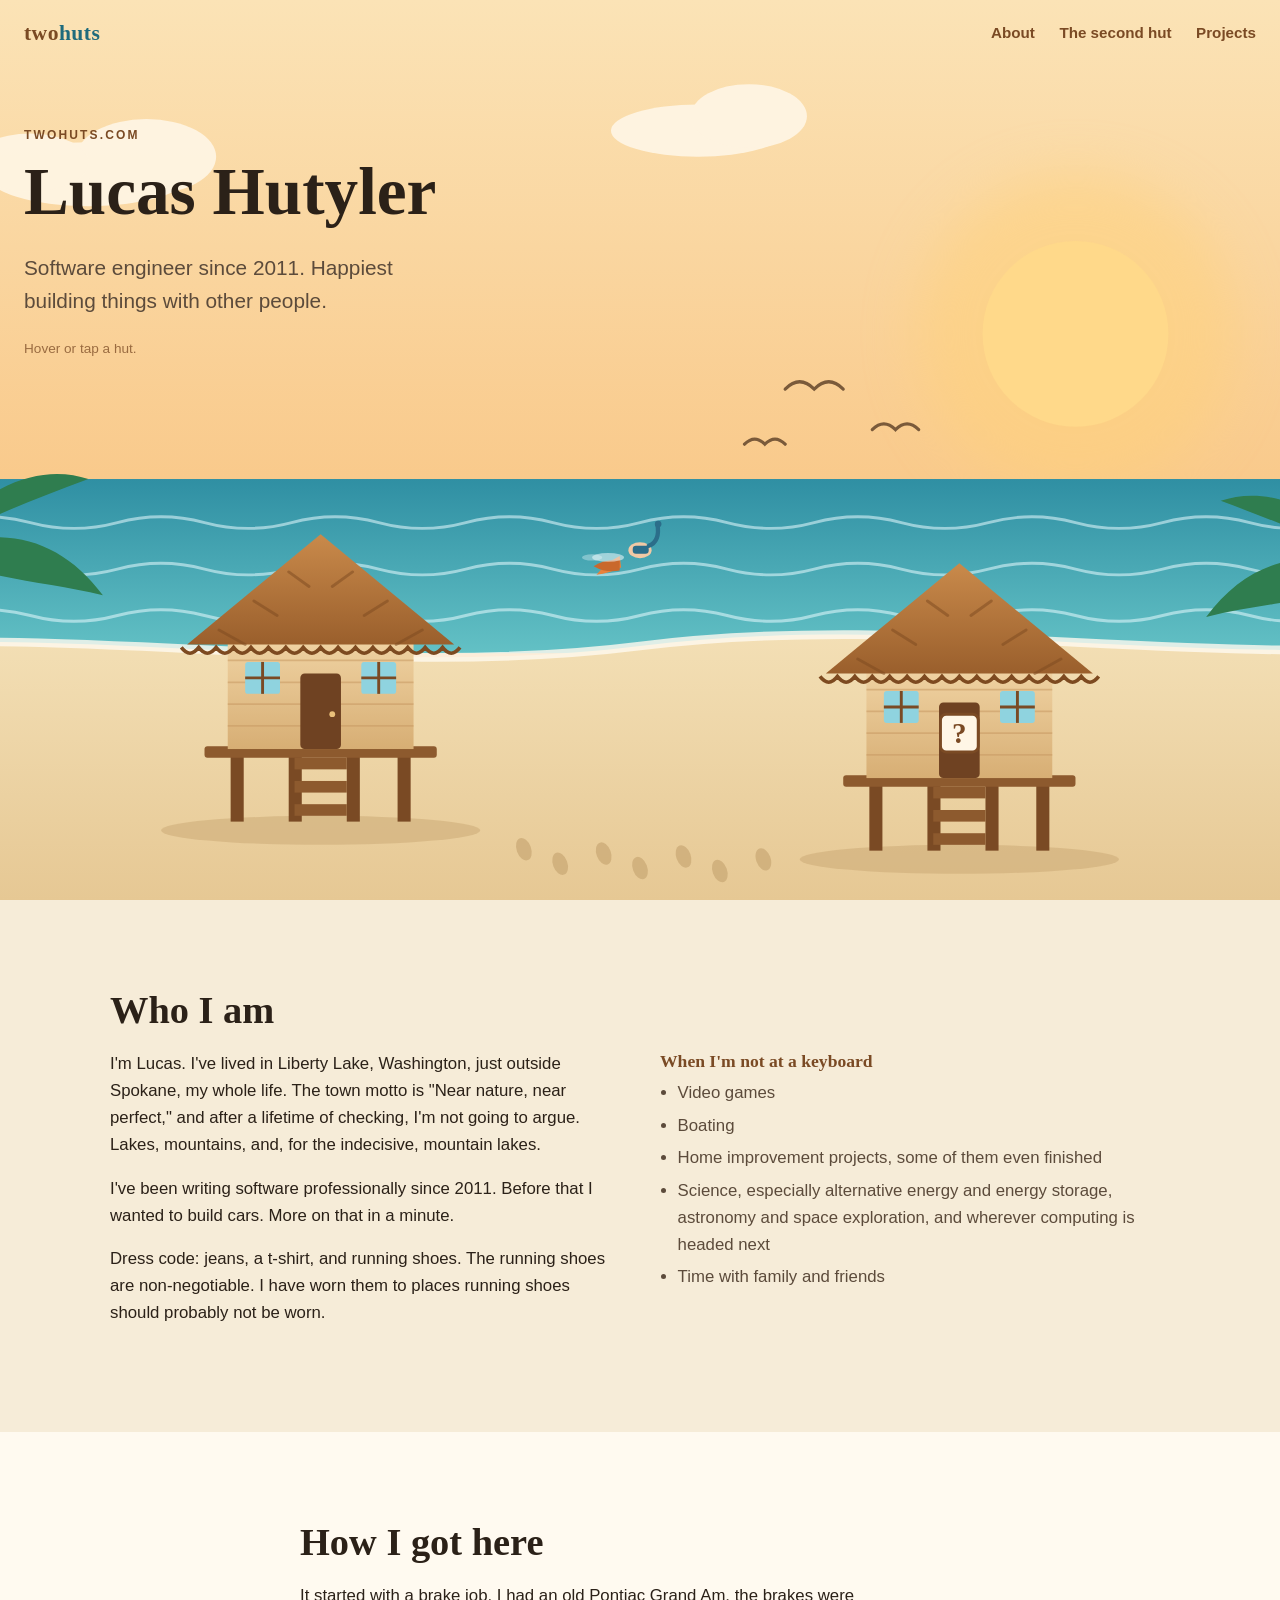
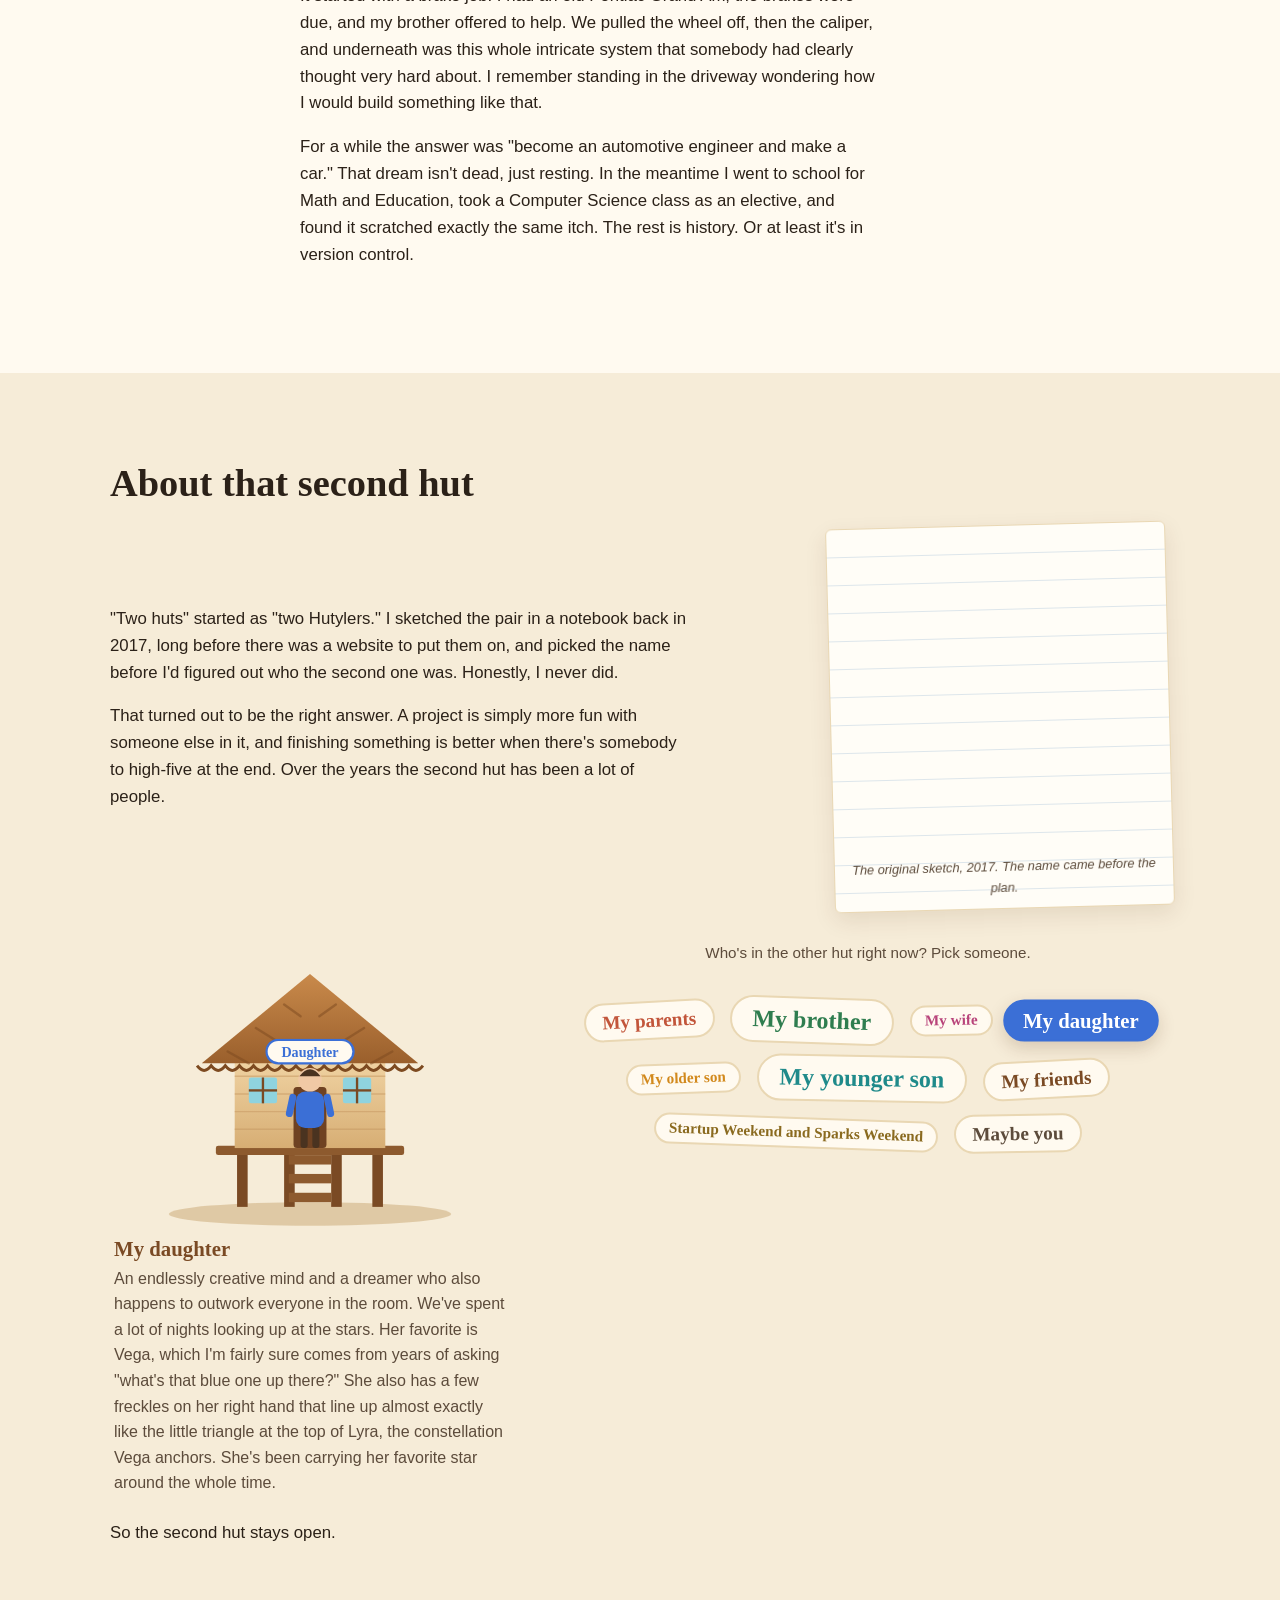
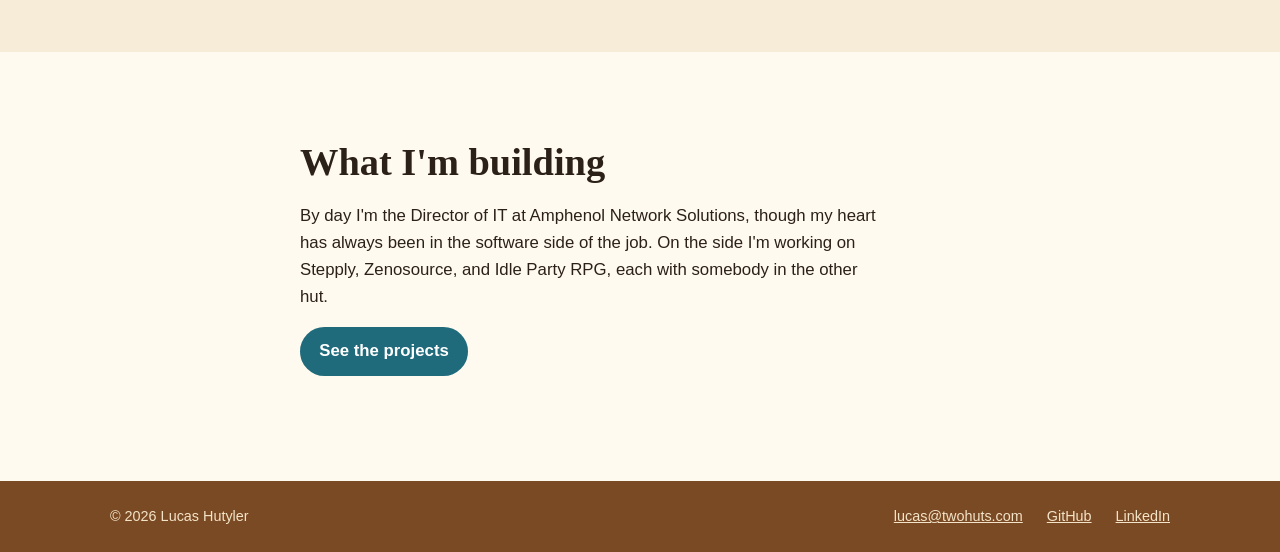
==== commit 50316317: "Animate gulls, add a wandering snorkeler, rewrite wife's entry - Gulls drift and tilt gently instead" ====
--- a/index.html
+++ b/index.html
@@ -124,9 +124,9 @@
 
         <!-- gulls: kept right of the headline column -->
         <g fill="none" stroke="#7a5a3a" stroke-width="2.2" stroke-linecap="round">
-          <path d="M700 268 q10 -10 20 0 q10 -10 20 0"/>
-          <path d="M760 296 q8 -8 16 0 q8 -8 16 0"/>
-          <path d="M672 306 q7 -7 14 0 q7 -7 14 0"/>
+          <g class="gull gull1"><path d="M700 268 q10 -10 20 0 q10 -10 20 0"/></g>
+          <g class="gull gull2"><path d="M760 296 q8 -8 16 0 q8 -8 16 0"/></g>
+          <g class="gull gull3"><path d="M672 306 q7 -7 14 0 q7 -7 14 0"/></g>
         </g>
 
         <!-- sea -->
@@ -135,6 +135,26 @@
           <path class="wave w1" d="M-240 360 q30 -8 60 0 t60 0 t60 0 t60 0 t60 0 t60 0 t60 0 t60 0 t60 0 t60 0 t60 0 t60 0 t60 0 t60 0 t60 0 t60 0 t60 0 t60 0 t60 0 t60 0 t60 0 t60 0 t60 0 t60 0 t60 0 t60 0 t60 0 t60 0"/>
           <path class="wave w2" d="M-240 392 q30 -8 60 0 t60 0 t60 0 t60 0 t60 0 t60 0 t60 0 t60 0 t60 0 t60 0 t60 0 t60 0 t60 0 t60 0 t60 0 t60 0 t60 0 t60 0 t60 0 t60 0 t60 0 t60 0 t60 0 t60 0 t60 0 t60 0 t60 0 t60 0"/>
           <path class="wave w3" d="M-240 424 q30 -8 60 0 t60 0 t60 0 t60 0 t60 0 t60 0 t60 0 t60 0 t60 0 t60 0 t60 0 t60 0 t60 0 t60 0 t60 0 t60 0 t60 0 t60 0 t60 0 t60 0 t60 0 t60 0 t60 0 t60 0 t60 0 t60 0 t60 0 t60 0"/>
+        </g>
+
+        <!-- snorkeler, drifting back and forth in the sea -->
+        <g clip-path="url(#sea-clip)">
+          <g transform="translate(600 378)">
+            <g class="snorkeler">
+              <g class="bob">
+                <g class="flutter">
+                  <path d="M-14 5 q-10 5 -16 13 q9 -1 17 -5z" fill="#e8823c"/>
+                  <path d="M-14 8 q-10 -1 -18 4 q9 5 18 3z" fill="#c9682c"/>
+                </g>
+                <ellipse cx="-22" cy="6" rx="11" ry="3" fill="#eef9fb" opacity=".55"/>
+                <ellipse cx="-33" cy="6" rx="7" ry="2.2" fill="#eef9fb" opacity=".35"/>
+                <ellipse cx="0" cy="1" rx="8" ry="5.5" fill="#f1c9a5"/>
+                <rect x="-5" y="-2" width="11" height="5.5" rx="2.2" fill="#2b6e8a"/>
+                <path d="M6 -2 q8 -3 6 -15" stroke="#2b6e8a" stroke-width="3" fill="none" stroke-linecap="round"/>
+                <circle cx="12.5" cy="-17" r="2.3" fill="#2b6e8a"/>
+              </g>
+            </g>
+          </g>
         </g>
 
         <!-- sand -->
@@ -324,11 +344,11 @@
         </li>
         <li data-tag="Wife" data-color="#b8437a">
           <h3>My wife</h3>
-          <p>The most important person in the other hut, and the one who has heard "so I had an idea" more times than anyone alive. I owe this page a proper paragraph about her, and she knows it.</p>
+          <p>The one who has heard "so I had an idea" more times than anyone alive, and the one I've built the most with: raising our kids together, building a home together, all the ordinary days that turn out to be the actual project. Every other hut in this section exists because she's been steady in this one.</p>
         </li>
         <li data-tag="Daughter" data-color="#3b6fd6">
           <h3>My daughter</h3>
-          <p>An endlessly creative mind and a dreamer who also happens to outwork everyone in the room. We've spent a lot of nights looking up at the stars. Her favorite is Vega, which I'm fairly sure comes from years of asking "what's that blue one up there?" She also has a few freckles on her hand that line up almost exactly like the Summer Triangle, Vega included. She's been carrying her favorite star around the whole time.</p>
+          <p>An endlessly creative mind and a dreamer who also happens to outwork everyone in the room. We've spent a lot of nights looking up at the stars. Her favorite is Vega, which I'm fairly sure comes from years of asking "what's that blue one up there?" She also has a few freckles on her right hand that line up almost exactly like the little triangle at the top of Lyra, the constellation Vega anchors. She's been carrying her favorite star around the whole time.</p>
         </li>
         <li data-tag="Older son" data-color="#d2891c">
           <h3>My older son</h3>
--- a/styles.css
+++ b/styles.css
@@ -132,8 +132,41 @@
   from { transform: translateX(0); }
   to { transform: translateX(-120px); }
 }
+/* ---------- gulls: gentle wandering sway ---------- */
+.gull { animation: gull-sway 7s ease-in-out infinite; }
+.gull2 { animation-duration: 9s; animation-delay: -3s; }
+.gull3 { animation-duration: 8s; animation-delay: -5s; }
+@keyframes gull-sway {
+  0%, 100% { transform: translate(0, 0) rotate(0deg); }
+  25% { transform: translate(7px, -5px) rotate(4deg); }
+  50% { transform: translate(15px, 1px) rotate(-2deg); }
+  75% { transform: translate(6px, 6px) rotate(3deg); }
+}
+
+/* ---------- snorkeler: swims back and forth across the sea ---------- */
+.snorkeler {
+  animation: snorkel-swim 24s ease-in-out infinite;
+}
+.snorkeler .bob { animation: snorkel-bob 1.7s ease-in-out infinite; }
+.snorkeler .flutter { animation: snorkel-kick .5s ease-in-out infinite; transform-origin: -14px 8px; }
+@keyframes snorkel-swim {
+  0%   { transform: translateX(-430px) scaleX(1); }
+  47%  { transform: translateX(430px) scaleX(1); }
+  50%  { transform: translateX(430px) scaleX(-1); }
+  97%  { transform: translateX(-430px) scaleX(-1); }
+  100% { transform: translateX(-430px) scaleX(1); }
+}
+@keyframes snorkel-bob {
+  0%, 100% { transform: translateY(0); }
+  50% { transform: translateY(3px); }
+}
+@keyframes snorkel-kick {
+  0%, 100% { transform: rotate(-8deg); }
+  50% { transform: rotate(10deg); }
+}
+
 @media (prefers-reduced-motion: reduce) {
-  .wave, .hut .sign { animation: none; }
+  .wave, .hut .sign, .gull, .snorkeler, .snorkeler .bob, .snorkeler .flutter { animation: none; }
 }
 
 .hut-captions {
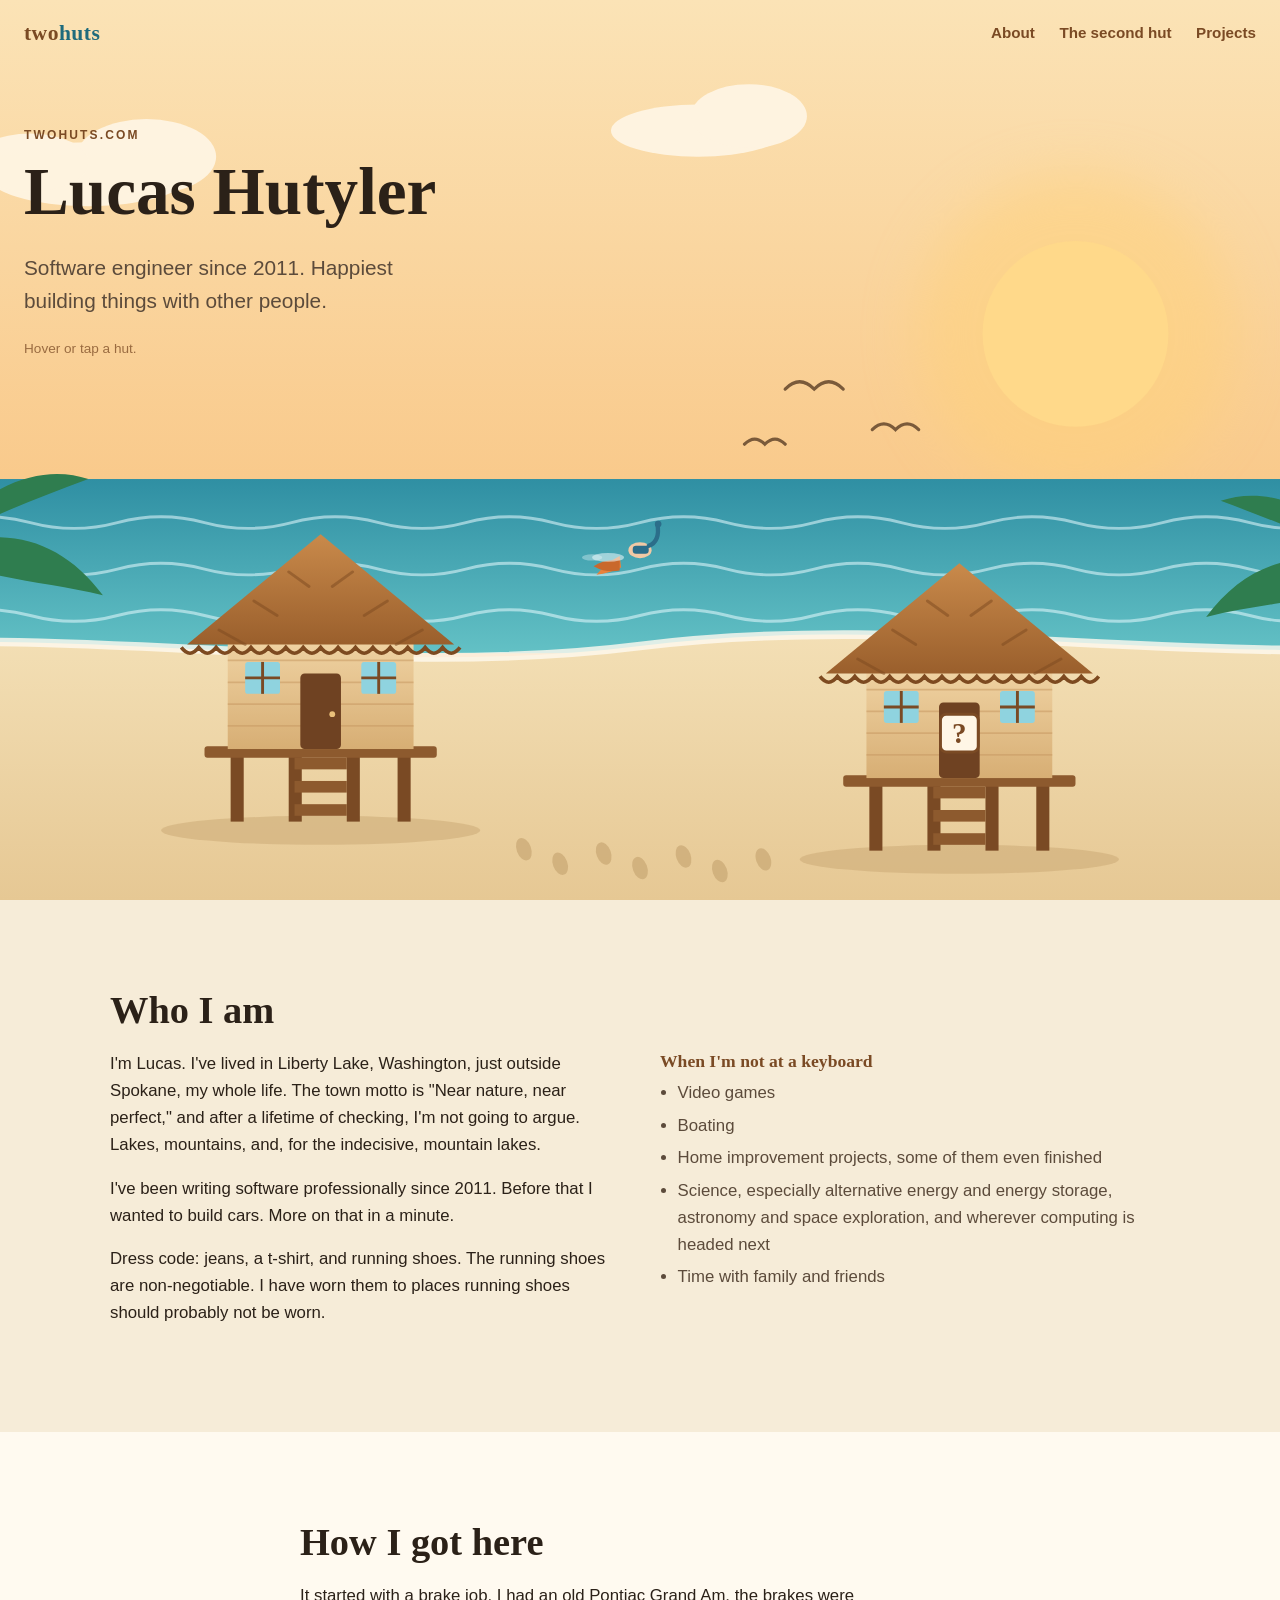
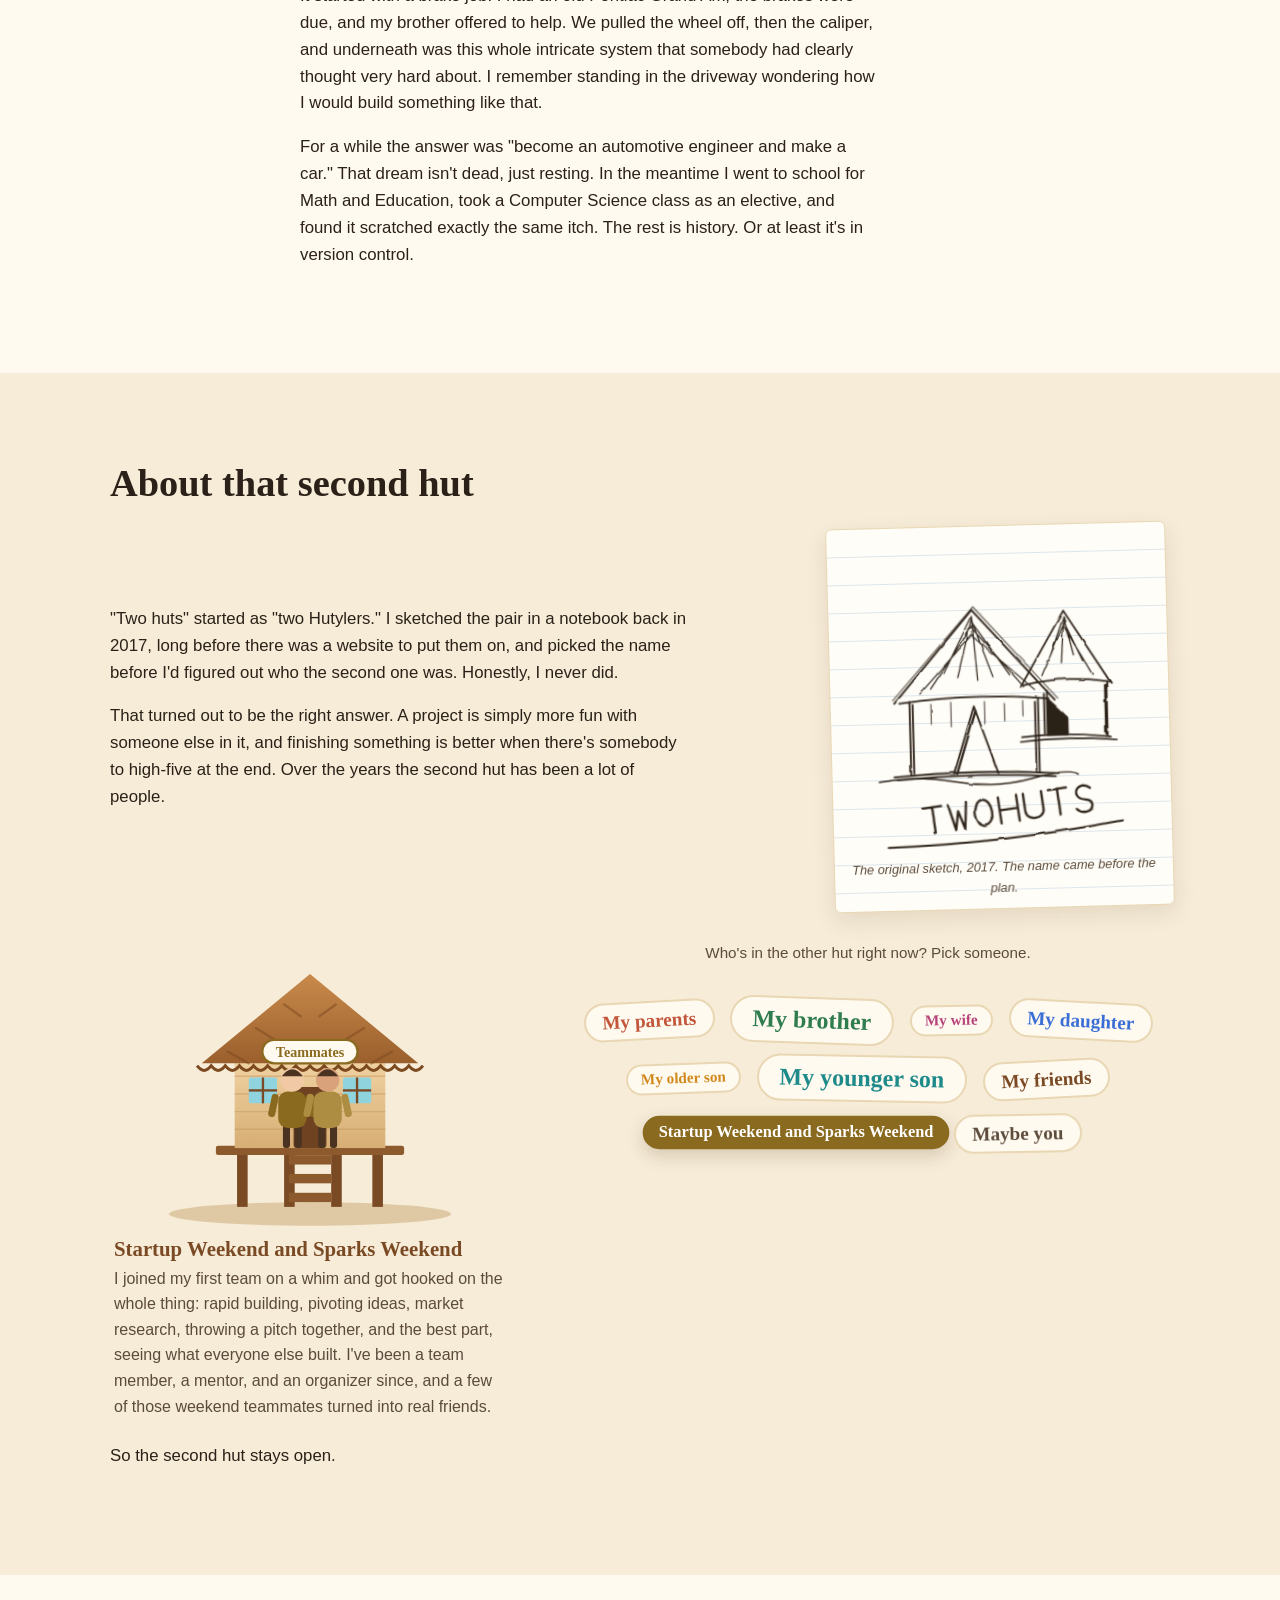
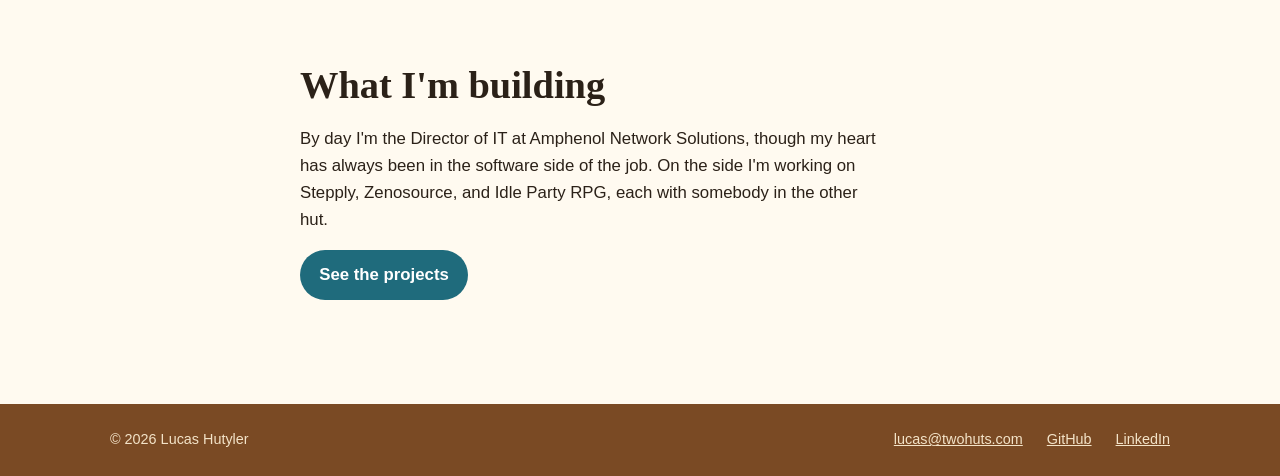
==== commit 96b0fd18: "Hide the snorkeler below the narrow-scene breakpoint Co-Authored-By: Claude Sonnet 5 <noreply@anthro" ====
--- a/index.html
+++ b/index.html
@@ -137,8 +137,8 @@
           <path class="wave w3" d="M-240 424 q30 -8 60 0 t60 0 t60 0 t60 0 t60 0 t60 0 t60 0 t60 0 t60 0 t60 0 t60 0 t60 0 t60 0 t60 0 t60 0 t60 0 t60 0 t60 0 t60 0 t60 0 t60 0 t60 0 t60 0 t60 0 t60 0 t60 0 t60 0 t60 0"/>
         </g>
 
-        <!-- snorkeler, drifting back and forth in the sea -->
-        <g clip-path="url(#sea-clip)">
+        <!-- snorkeler, drifting back and forth in the sea; hidden once the scene crops to just the huts -->
+        <g class="snorkel-scene" clip-path="url(#sea-clip)">
           <g transform="translate(600 378)">
             <g class="snorkeler">
               <g class="bob">
--- a/styles.css
+++ b/styles.css
@@ -284,6 +284,7 @@
   .scene { top: auto; height: 62%; }
   .hut-captions { min-height: 0; }
   .caption { font-size: .92rem; }
+  .snorkel-scene { display: none; }
 }
 @media (max-width: 720px) {
   .topbar { padding: .85rem 1rem; }
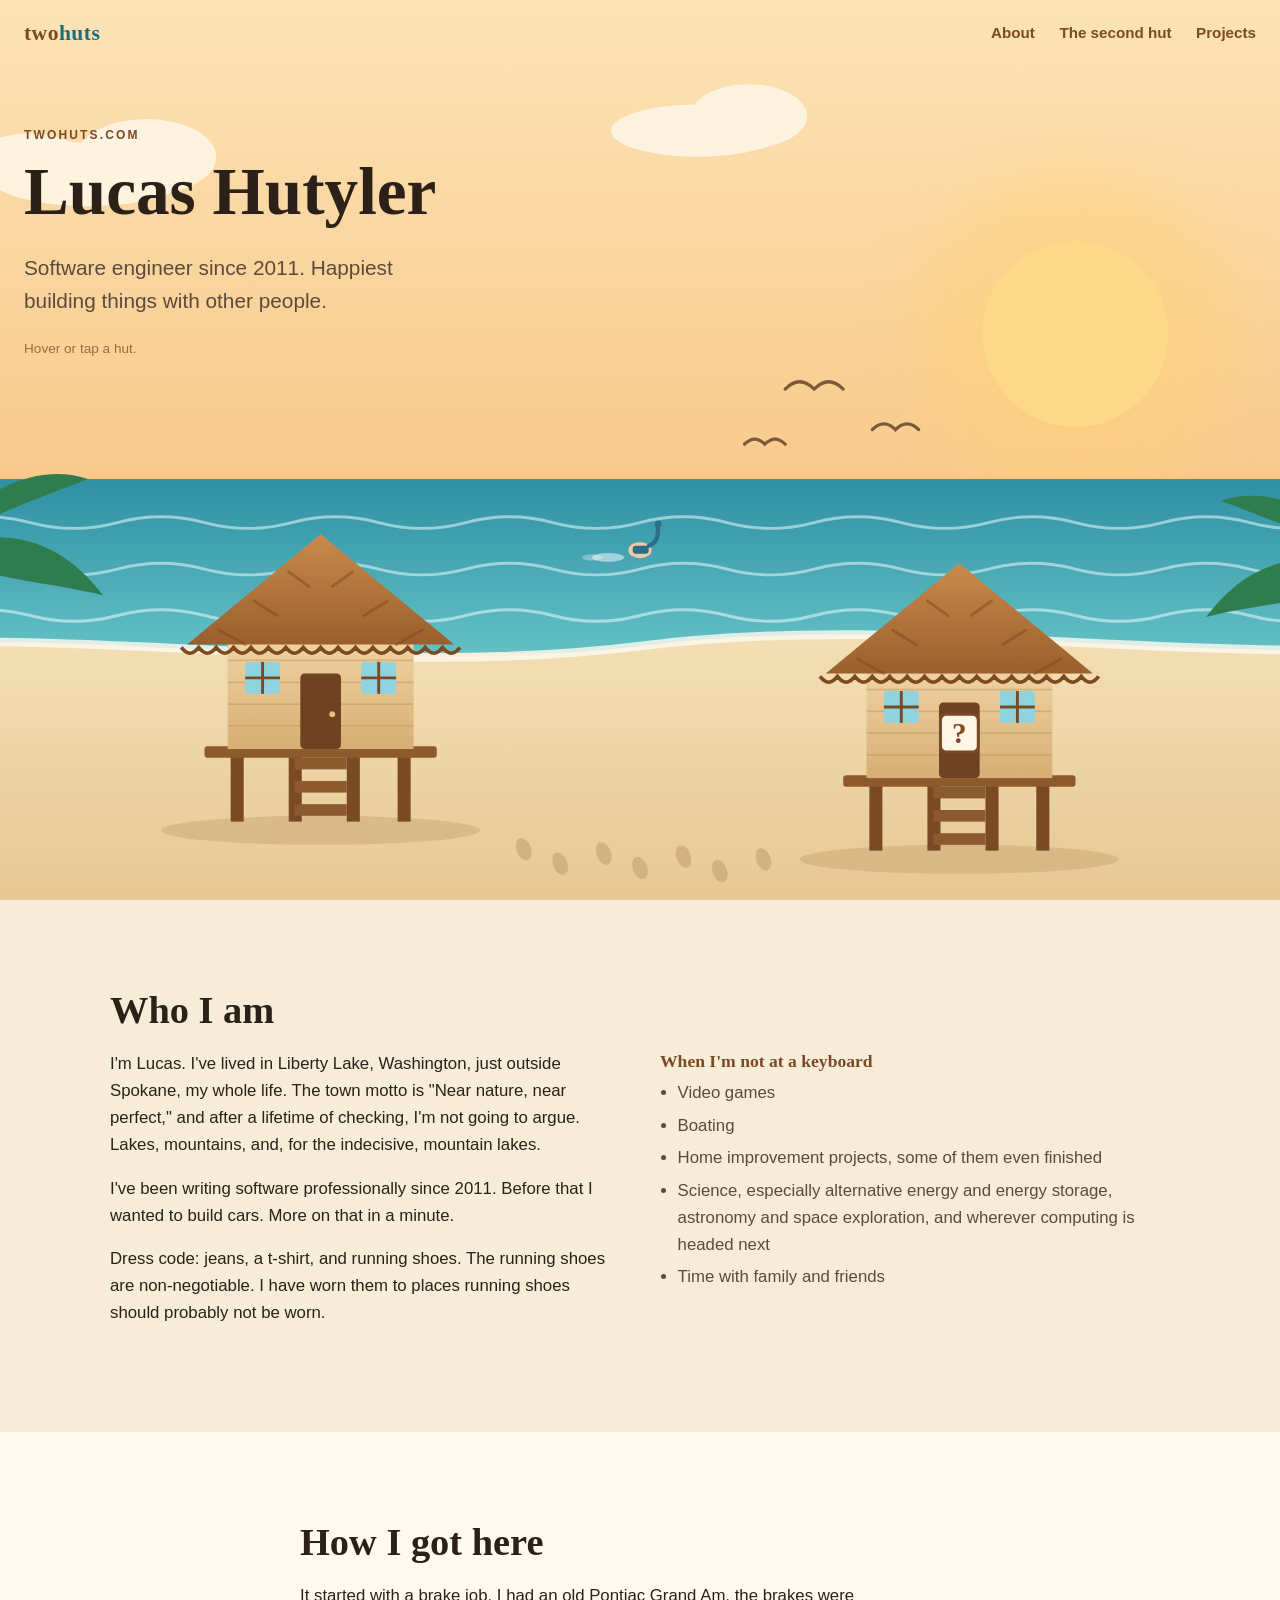
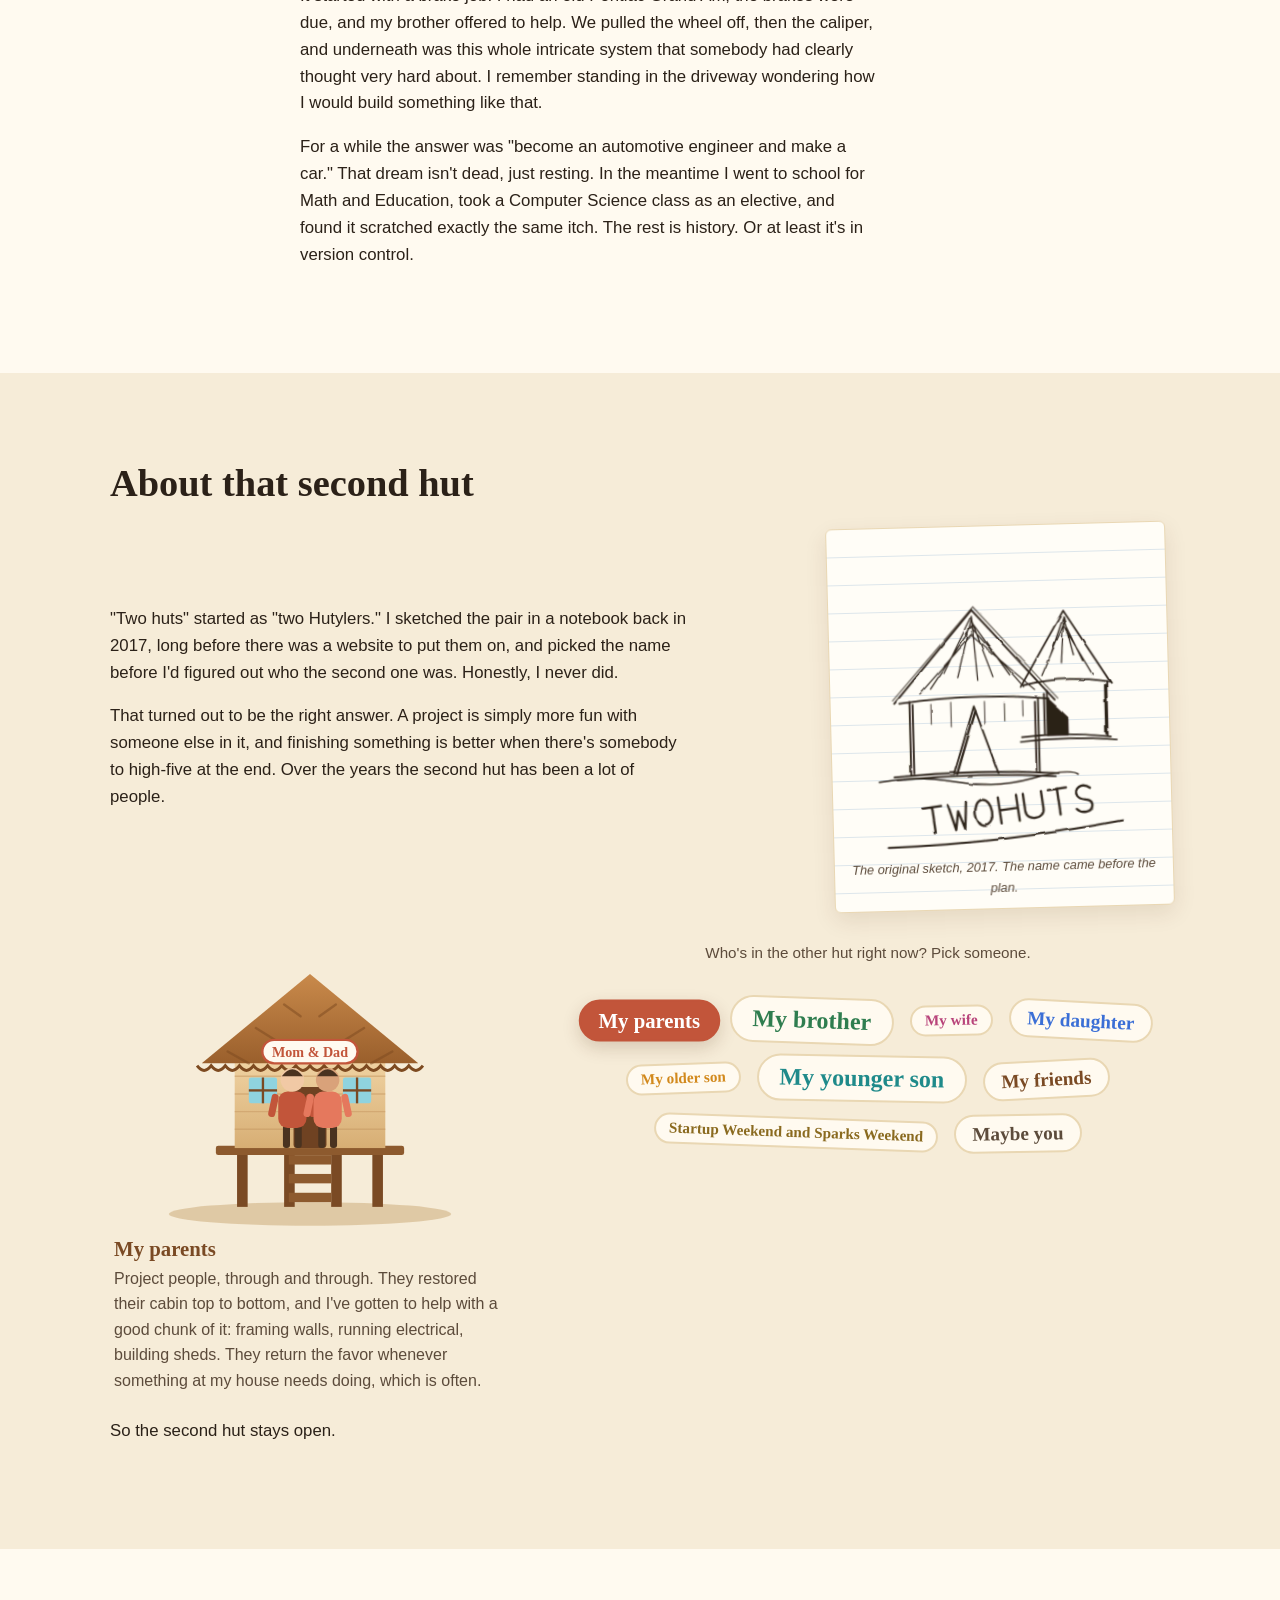
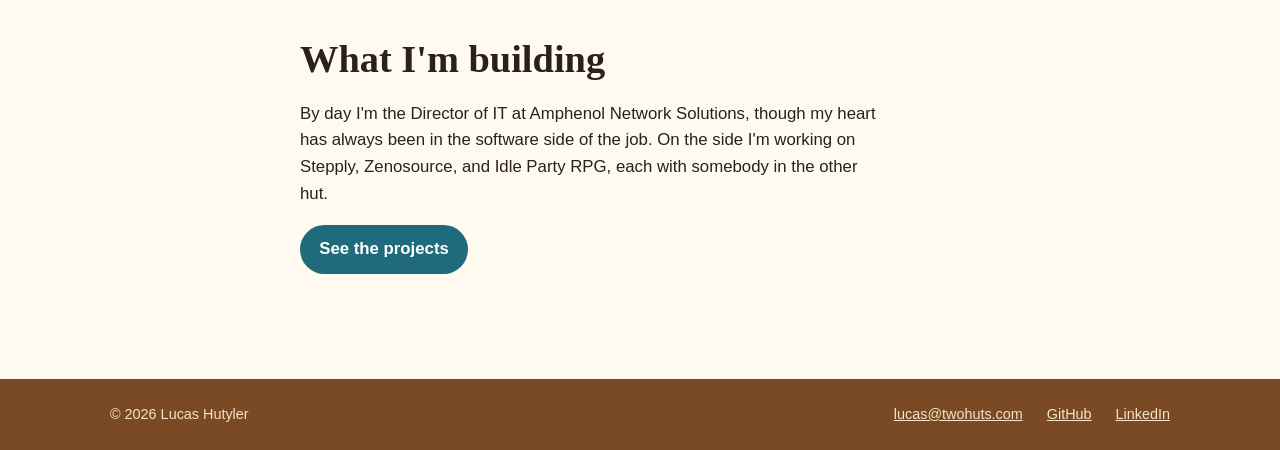
==== commit 99151bb2: "Slow and simplify the snorkeler: shorter path, no fins, visible on mobile - Swim range narrowed to s" ====
--- a/index.html
+++ b/index.html
@@ -137,15 +137,11 @@
           <path class="wave w3" d="M-240 424 q30 -8 60 0 t60 0 t60 0 t60 0 t60 0 t60 0 t60 0 t60 0 t60 0 t60 0 t60 0 t60 0 t60 0 t60 0 t60 0 t60 0 t60 0 t60 0 t60 0 t60 0 t60 0 t60 0 t60 0 t60 0 t60 0 t60 0 t60 0 t60 0"/>
         </g>
 
-        <!-- snorkeler, drifting back and forth in the sea; hidden once the scene crops to just the huts -->
+        <!-- snorkeler, drifting gently between the two huts -->
         <g class="snorkel-scene" clip-path="url(#sea-clip)">
           <g transform="translate(600 378)">
             <g class="snorkeler">
               <g class="bob">
-                <g class="flutter">
-                  <path d="M-14 5 q-10 5 -16 13 q9 -1 17 -5z" fill="#e8823c"/>
-                  <path d="M-14 8 q-10 -1 -18 4 q9 5 18 3z" fill="#c9682c"/>
-                </g>
                 <ellipse cx="-22" cy="6" rx="11" ry="3" fill="#eef9fb" opacity=".55"/>
                 <ellipse cx="-33" cy="6" rx="7" ry="2.2" fill="#eef9fb" opacity=".35"/>
                 <ellipse cx="0" cy="1" rx="8" ry="5.5" fill="#f1c9a5"/>
--- a/styles.css
+++ b/styles.css
@@ -143,30 +143,25 @@
   75% { transform: translate(6px, 6px) rotate(3deg); }
 }
 
-/* ---------- snorkeler: swims back and forth across the sea ---------- */
+/* ---------- snorkeler: drifts gently between the two huts ---------- */
 .snorkeler {
-  animation: snorkel-swim 24s ease-in-out infinite;
-}
-.snorkeler .bob { animation: snorkel-bob 1.7s ease-in-out infinite; }
-.snorkeler .flutter { animation: snorkel-kick .5s ease-in-out infinite; transform-origin: -14px 8px; }
+  animation: snorkel-swim 48s ease-in-out infinite;
+}
+.snorkeler .bob { animation: snorkel-bob 3.2s ease-in-out infinite; }
 @keyframes snorkel-swim {
-  0%   { transform: translateX(-430px) scaleX(1); }
-  47%  { transform: translateX(430px) scaleX(1); }
-  50%  { transform: translateX(430px) scaleX(-1); }
-  97%  { transform: translateX(-430px) scaleX(-1); }
-  100% { transform: translateX(-430px) scaleX(1); }
+  0%   { transform: translateX(-160px) scaleX(1); }
+  48%  { transform: translateX(160px) scaleX(1); }
+  50%  { transform: translateX(160px) scaleX(-1); }
+  98%  { transform: translateX(-160px) scaleX(-1); }
+  100% { transform: translateX(-160px) scaleX(1); }
 }
 @keyframes snorkel-bob {
   0%, 100% { transform: translateY(0); }
-  50% { transform: translateY(3px); }
-}
-@keyframes snorkel-kick {
-  0%, 100% { transform: rotate(-8deg); }
-  50% { transform: rotate(10deg); }
+  50% { transform: translateY(2px); }
 }
 
 @media (prefers-reduced-motion: reduce) {
-  .wave, .hut .sign, .gull, .snorkeler, .snorkeler .bob, .snorkeler .flutter { animation: none; }
+  .wave, .hut .sign, .gull, .snorkeler, .snorkeler .bob { animation: none; }
 }
 
 .hut-captions {
@@ -284,7 +279,6 @@
   .scene { top: auto; height: 62%; }
   .hut-captions { min-height: 0; }
   .caption { font-size: .92rem; }
-  .snorkel-scene { display: none; }
 }
 @media (max-width: 720px) {
   .topbar { padding: .85rem 1rem; }
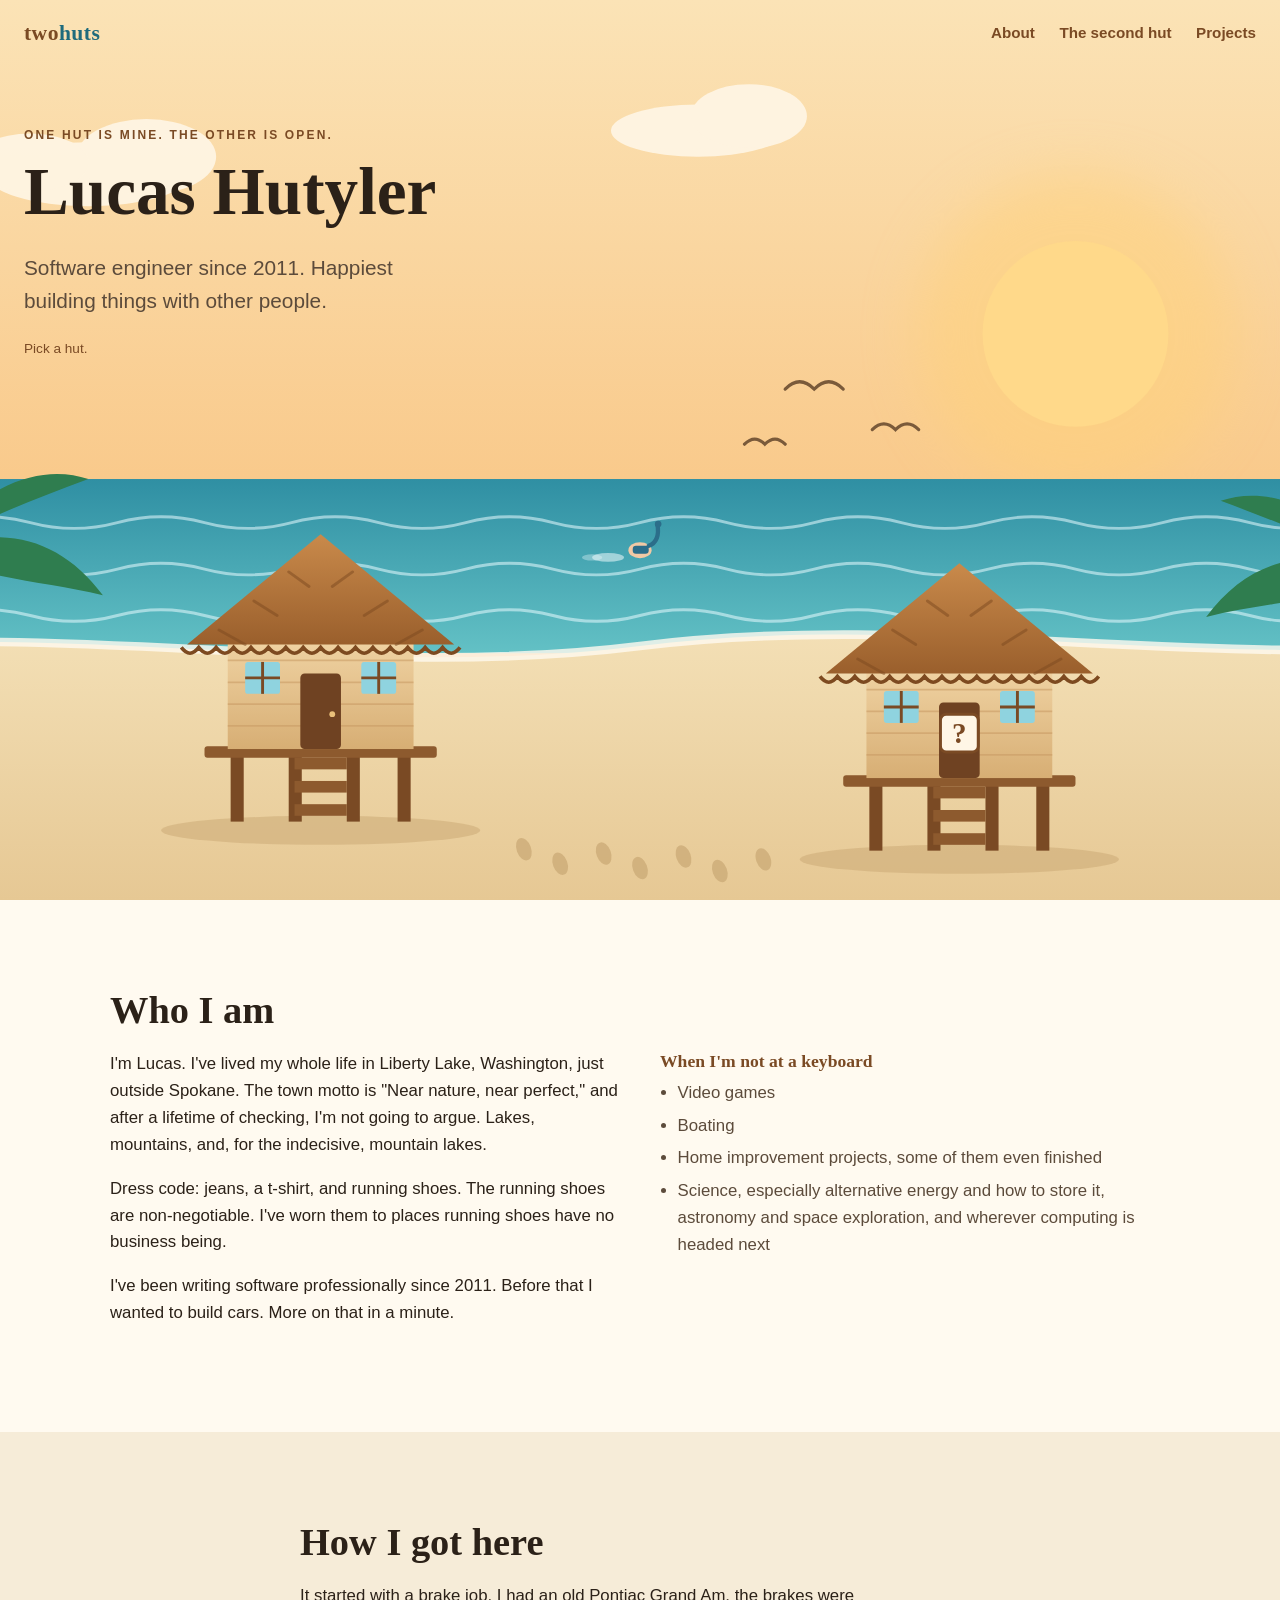
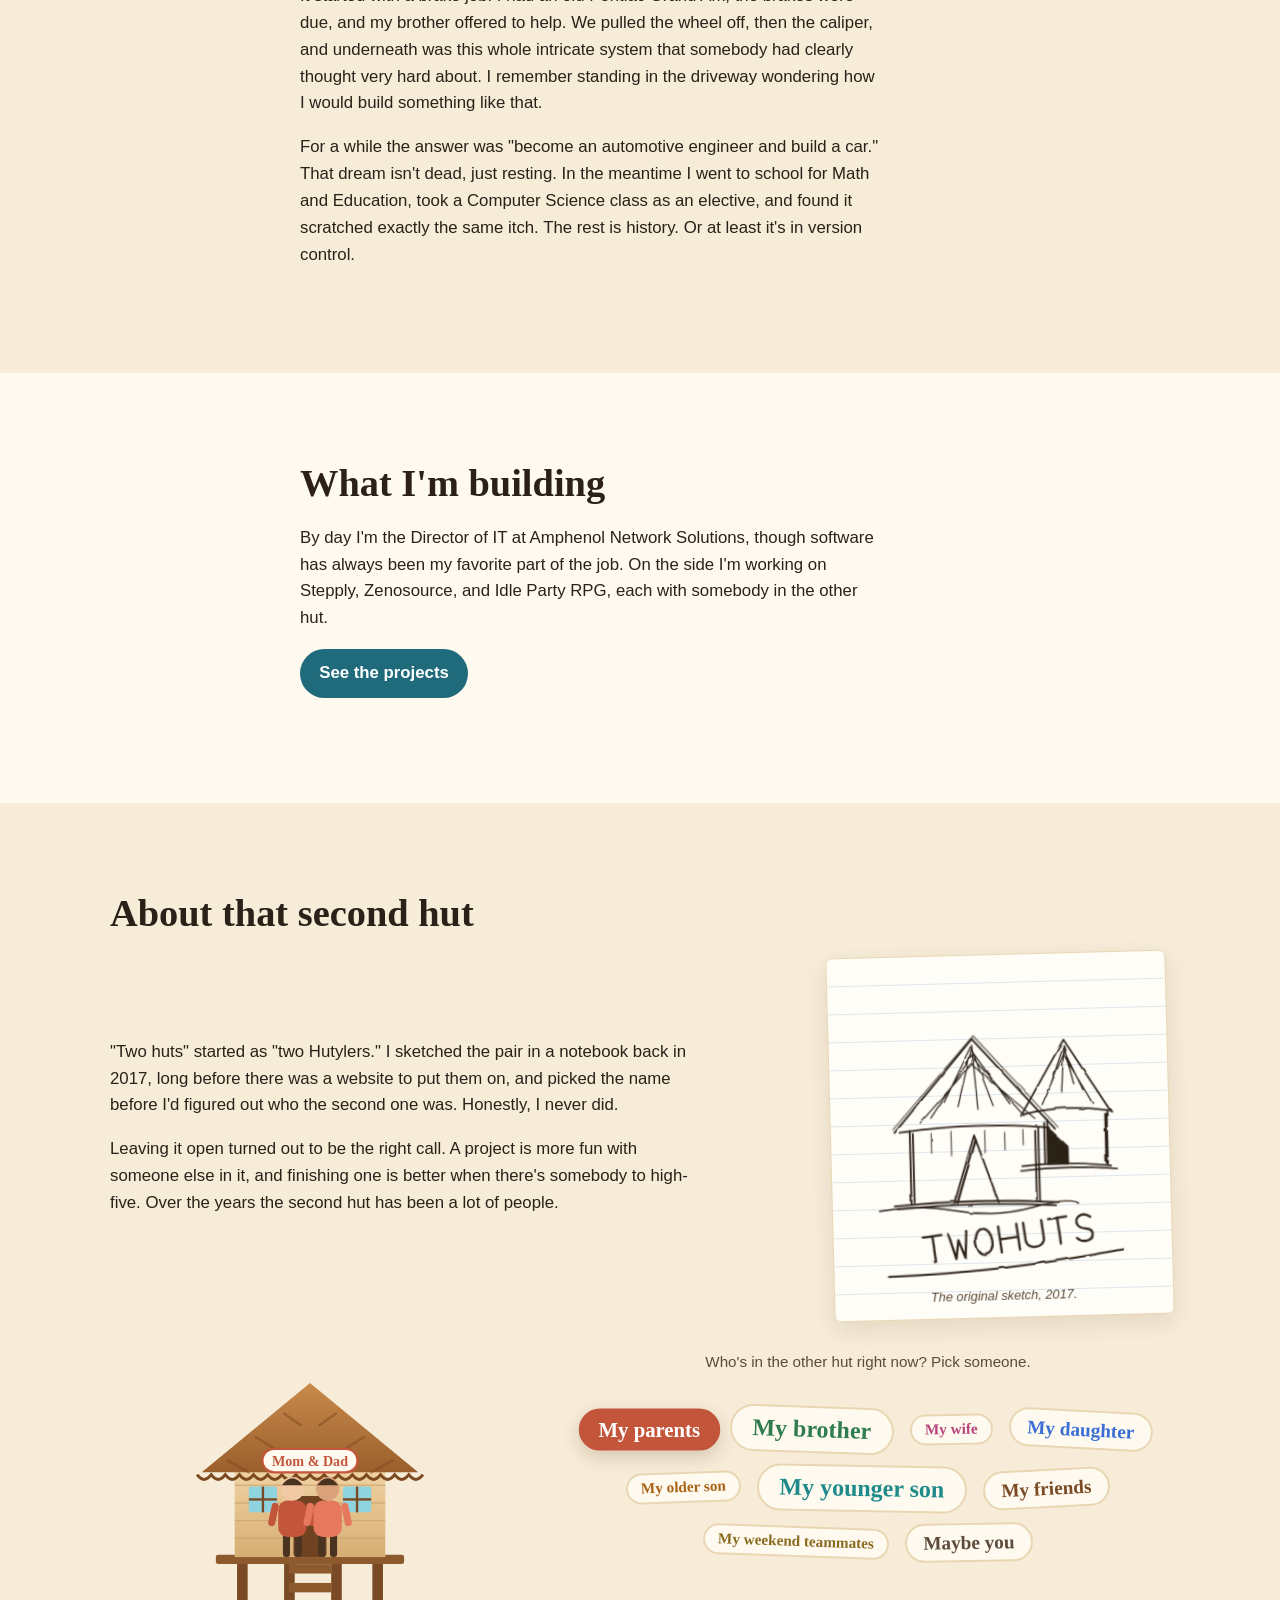
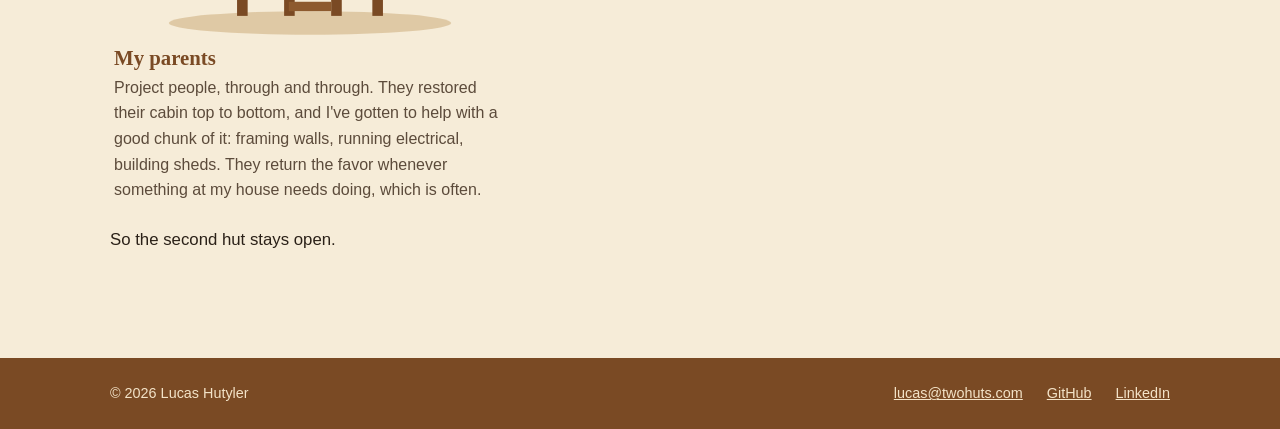
==== commit b465fcd9: "Editorial pass: premise in the eyebrow, end on the closer, a11y and launch fixes Prose and structure" ====
--- a/index.html
+++ b/index.html
@@ -5,9 +5,23 @@
   <meta name="viewport" content="width=device-width, initial-scale=1">
   <title>Two Huts · Lucas Hutyler</title>
   <meta name="description" content="Lucas Hutyler. Software engineer since 2011, Liberty Lake, Washington. Two huts on a beach: one is me, the other is whoever I get to build with next.">
+  <link rel="canonical" href="https://twohuts.com/">
+  <meta name="theme-color" content="#f6ecd8">
+  <meta property="og:type" content="website">
+  <meta property="og:site_name" content="Two Huts">
+  <meta property="og:title" content="Two Huts · Lucas Hutyler">
+  <meta property="og:description" content="Software engineer since 2011, Liberty Lake, Washington. Two huts on a beach: one is me, the other is whoever I get to build with next.">
+  <meta property="og:url" content="https://twohuts.com/">
+  <meta property="og:image" content="https://twohuts.com/og.png">
+  <meta property="og:image:width" content="1200">
+  <meta property="og:image:height" content="630">
+  <meta property="og:image:alt" content="Two thatched huts on a sunset beach. Text reads: Lucas Hutyler. Software engineer since 2011. Happiest building things with other people.">
+  <meta name="twitter:card" content="summary_large_image">
   <script>document.documentElement.classList.add("js");</script>
   <link rel="stylesheet" href="styles.css">
-  <link rel="icon" href="data:image/svg+xml,%3Csvg xmlns='http://www.w3.org/2000/svg' viewBox='0 0 64 64'%3E%3Crect width='64' height='64' rx='12' fill='%23f5e6c8'/%3E%3Cpath d='M8 30 L20 14 L32 30 Z M32 30 L44 14 L56 30 Z' fill='%23b8743a'/%3E%3Crect x='12' y='30' width='16' height='14' fill='%23e0b880'/%3E%3Crect x='36' y='30' width='16' height='14' fill='%23e0b880'/%3E%3Crect x='0' y='46' width='64' height='18' fill='%23d9c39a'/%3E%3C/svg%3E">
+  <link rel="icon" href="favicon.png" sizes="32x32" type="image/png">
+  <link rel="icon" href="favicon.svg" type="image/svg+xml">
+  <link rel="apple-touch-icon" href="apple-touch-icon.png">
 </head>
 <body>
 
@@ -24,8 +38,8 @@
 
   <!-- ============ HERO ============ -->
   <section class="hero" aria-labelledby="hero-title">
-    <div class="scene" aria-hidden="true">
-      <svg viewBox="0 0 1200 620" preserveAspectRatio="xMidYMax slice" xmlns="http://www.w3.org/2000/svg">
+    <div class="scene">
+      <svg viewBox="0 0 1200 620" preserveAspectRatio="xMidYMax slice" xmlns="http://www.w3.org/2000/svg" role="group" aria-label="Two huts on a beach">
         <defs>
           <linearGradient id="sky" x1="0" y1="0" x2="0" y2="1">
             <stop offset="0" stop-color="#fbe3b6"/>
@@ -194,16 +208,16 @@
     </div>
 
     <div class="hero-copy">
-      <p class="eyebrow">twohuts.com</p>
+      <p class="eyebrow">One hut is mine. The other is open.</p>
       <h1 id="hero-title">Lucas Hutyler</h1>
       <p class="lede">Software engineer since 2011. Happiest building things with other people.</p>
-      <p class="hint">Hover or tap a hut.</p>
+      <p class="hint">Pick a hut.</p>
     </div>
 
     <div class="hut-captions" aria-live="polite">
       <div class="caption" data-for="me">
         <strong>This hut is mine.</strong>
-        Liberty Lake, Washington, born and raised. Jeans, a t-shirt, running shoes. Writing software since 2011 and still enjoying it.
+        Liberty Lake, Washington, born and raised. Jeans, a t-shirt, running shoes. Writing software for a living and still enjoying it.
       </div>
       <div class="caption" data-for="you">
         <strong>This one is open.</strong>
@@ -213,14 +227,14 @@
   </section>
 
   <!-- ============ ABOUT ============ -->
-  <section id="about" class="section">
+  <section id="about" class="section alt">
     <div class="wrap">
       <h2>Who I am</h2>
       <div class="prose two-col">
         <div>
-          <p>I'm Lucas. I've lived in Liberty Lake, Washington, just outside Spokane, my whole life. The town motto is "Near nature, near perfect," and after a lifetime of checking, I'm not going to argue. Lakes, mountains, and, for the indecisive, mountain lakes.</p>
+          <p>I'm Lucas. I've lived my whole life in Liberty Lake, Washington, just outside Spokane. The town motto is "Near nature, near perfect," and after a lifetime of checking, I'm not going to argue. Lakes, mountains, and, for the indecisive, mountain lakes.</p>
+          <p>Dress code: jeans, a t-shirt, and running shoes. The running shoes are non-negotiable. I've worn them to places running shoes have no business being.</p>
           <p>I've been writing software professionally since 2011. Before that I wanted to build cars. More on that in a minute.</p>
-          <p>Dress code: jeans, a t-shirt, and running shoes. The running shoes are non-negotiable. I have worn them to places running shoes should probably not be worn.</p>
         </div>
         <div class="aside">
           <h3>When I'm not at a keyboard</h3>
@@ -228,8 +242,7 @@
             <li>Video games</li>
             <li>Boating</li>
             <li>Home improvement projects, some of them even finished</li>
-            <li>Science, especially alternative energy and energy storage, astronomy and space exploration, and wherever computing is headed next</li>
-            <li>Time with family and friends</li>
+            <li>Science, especially alternative energy and how to store it, astronomy and space exploration, and wherever computing is headed next</li>
           </ul>
         </div>
       </div>
@@ -237,12 +250,23 @@
   </section>
 
   <!-- ============ ORIGIN ============ -->
-  <section id="origin" class="section alt">
+  <section id="origin" class="section">
     <div class="wrap narrow">
       <h2>How I got here</h2>
       <div class="prose">
         <p>It started with a brake job. I had an old Pontiac Grand Am, the brakes were due, and my brother offered to help. We pulled the wheel off, then the caliper, and underneath was this whole intricate system that somebody had clearly thought very hard about. I remember standing in the driveway wondering how I would build something like that.</p>
-        <p>For a while the answer was "become an automotive engineer and make a car." That dream isn't dead, just resting. In the meantime I went to school for Math and Education, took a Computer Science class as an elective, and found it scratched exactly the same itch. The rest is history. Or at least it's in version control.</p>
+        <p>For a while the answer was "become an automotive engineer and build a car." That dream isn't dead, just resting. In the meantime I went to school for Math and Education, took a Computer Science class as an elective, and found it scratched exactly the same itch. The rest is history. Or at least it's in version control.</p>
+      </div>
+    </div>
+  </section>
+
+  <!-- ============ BUILDING (brief) ============ -->
+  <section id="building" class="section alt">
+    <div class="wrap narrow">
+      <h2>What I'm building</h2>
+      <div class="prose">
+        <p>By day I'm the Director of IT at Amphenol Network Solutions, though software has always been my favorite part of the job. On the side I'm working on Stepply, Zenosource, and Idle Party RPG, each with somebody in the other hut.</p>
+        <p><a class="button" href="projects.html">See the projects</a></p>
       </div>
     </div>
   </section>
@@ -254,10 +278,10 @@
       <div class="name-story">
         <div class="prose">
           <p>"Two huts" started as "two Hutylers." I sketched the pair in a notebook back in 2017, long before there was a website to put them on, and picked the name before I'd figured out who the second one was. Honestly, I never did.</p>
-          <p>That turned out to be the right answer. A project is simply more fun with someone else in it, and finishing something is better when there's somebody to high-five at the end. Over the years the second hut has been a lot of people.</p>
+          <p>Leaving it open turned out to be the right call. A project is more fun with someone else in it, and finishing one is better when there's somebody to high-five. Over the years the second hut has been a lot of people.</p>
         </div>
-      <figure class="sketch" aria-label="A ballpoint sketch of two thatched huts with TWOHUTS lettered underneath">
-        <svg class="sketch-svg" viewBox="0 0 400 404" xmlns="http://www.w3.org/2000/svg">
+      <figure class="sketch">
+        <svg class="sketch-svg" viewBox="0 0 400 404" xmlns="http://www.w3.org/2000/svg" role="img" aria-label="A ballpoint sketch of two thatched huts with TWOHUTS lettered underneath">
           <defs>
             <filter id="ink" x="-5%" y="-5%" width="110%" height="110%">
               <feTurbulence type="fractalNoise" baseFrequency=".035" numOctaves="2" seed="7" result="n"/>
@@ -306,7 +330,7 @@
             </g>
           </g>
         </svg>
-        <figcaption>The original sketch, 2017. The name came before the plan.</figcaption>
+        <figcaption>The original sketch, 2017.</figcaption>
       </figure>
       </div>
 
@@ -317,8 +341,8 @@
             <use href="#hut"/>
             <g class="visitors" transform="translate(0 36)"></g>
           </svg>
-          <div class="visitor-blurb" aria-live="polite">
-            <h3 class="visitor-name">&nbsp;</h3>
+          <div class="visitor-blurb">
+            <p class="visitor-name">&nbsp;</p>
             <p class="visitor-text"></p>
           </div>
         </div>
@@ -336,35 +360,35 @@
         </li>
         <li data-tag="Brother" data-color="#2f7d4f">
           <h3>My brother</h3>
-          <p>He was taking things apart before he could read, and getting them back together came a little later. He's worked in HVAC and installed garage doors, and his mechanical and electrical instincts are better than most engineers I know. He's also the one who helped with that brake job. Some of my favorite evenings are just sitting with him talking about where technology is headed.</p>
+          <p>He was taking things apart before he could read, and getting them back together came a little later. He's worked in HVAC and installed garage doors, and he has better mechanical and electrical instincts than most engineers I know. He's also the one who helped with that brake job. Some of my favorite evenings are just sitting with him talking about where technology is headed.</p>
         </li>
         <li data-tag="Wife" data-color="#b8437a">
           <h3>My wife</h3>
-          <p>The one who has heard "so I had an idea" more times than anyone alive, and the one I've built the most with: raising our kids together, building a home together, all the ordinary days that turn out to be the actual project. Every other hut in this section exists because she's been steady in this one.</p>
+          <p>The one who has heard "so I had an idea" more times than anyone alive, and the one I've built the most with: raising our kids and making a home together. Everything else in this section rests on the life we built in this hut first.</p>
         </li>
         <li data-tag="Daughter" data-color="#3b6fd6">
           <h3>My daughter</h3>
-          <p>An endlessly creative mind and a dreamer who also happens to outwork everyone in the room. We've spent a lot of nights looking up at the stars. Her favorite is Vega, which I'm fairly sure comes from years of asking "what's that blue one up there?" She also has a few freckles on her right hand that line up almost exactly like the little triangle at the top of Lyra, the constellation Vega anchors. She's been carrying her favorite star around the whole time.</p>
-        </li>
-        <li data-tag="Older son" data-color="#d2891c">
+          <p>Endlessly creative, a dreamer who also happens to outwork everyone in the room. We've spent a lot of nights looking up at the stars. Her favorite is Vega, which I'm fairly sure comes from years of asking "what's that blue one up there?" She also has a few freckles on her right hand that line up almost exactly like the little triangle at the top of Lyra, the constellation Vega anchors. She's been carrying her favorite star around the whole time.</p>
+        </li>
+        <li data-tag="Older son" data-color="#a86212">
           <h3>My older son</h3>
-          <p>Car-obsessed, and he has my brother's need to tear things down and understand them, which makes him a good extra set of hands in the garage. He also thinks big. In grade school he was buying two-liters of soda for 88 cents and reselling them at school, explaining to us that if he sold thousands, he'd have thousands of dollars. He's off to study Economics now, so the plan is proceeding.</p>
+          <p>Car-obsessed, with my brother's need to tear things down and understand them, which makes him handy to have in the garage. He also thinks big. In grade school he was buying two-liters of soda for 88 cents and reselling them at school, explaining to us that if he sold thousands, he'd have thousands of dollars. He's off to study Economics now, so the plan is proceeding.</p>
         </li>
         <li data-tag="Younger son" data-color="#1f8a8a">
           <h3>My younger son</h3>
-          <p>Likes to make a buck and doesn't mind getting his hands dirty to do it. If I ask for a hand with something around the house, the answer is yes before I've finished the question.</p>
+          <p>Likes to make a buck and doesn't mind getting his hands dirty to do it. If I ask for help with something around the house, the answer is yes before I've finished the question.</p>
         </li>
         <li data-tag="Friends" data-color="#7a4a24" data-pair>
           <h3>My friends</h3>
           <p>A few of us have spun up a couple of LLCs over the years with ambitions to stop working for the man. None of them have panned out yet. The friendships did. We still get together on Saturdays to build something new, lately with AI in the mix, whether it's a business tool or a game we hope goes viral. It's a blast even when nothing ships.</p>
         </li>
         <li data-tag="Teammates" data-color="#8a6a1f" data-pair>
-          <h3>Startup Weekend and Sparks Weekend</h3>
-          <p>I joined my first team on a whim and got hooked on the whole thing: rapid building, pivoting ideas, market research, throwing a pitch together, and the best part, seeing what everyone else built. I've been a team member, a mentor, and an organizer since, and a few of those weekend teammates turned into real friends.</p>
+          <h3>My weekend teammates</h3>
+          <p>Startup Weekend and Sparks Weekend. I joined my first team on a whim and got hooked on the whole thing: building fast, pivoting, figuring out whether anyone would actually pay for it, throwing a pitch together, and best of all, seeing what everyone else built. I've been a team member, a mentor, and an organizer since, and a few of those teammates turned into real friends.</p>
         </li>
         <li data-tag="You?" data-color="#5c4b3b">
           <h3>Maybe you</h3>
-          <p>The hut has room. If you're working on something and want company, or you've got an idea that needs a second set of hands, the door's unlocked.</p>
+          <p>The hut has room. If you're working on something and want company, or you've got an idea that needs a second set of hands, <a href="mailto:lucas@twohuts.com">the door's unlocked</a>.</p>
         </li>
       </ul>
 
@@ -374,22 +398,11 @@
     </div>
   </section>
 
-  <!-- ============ BUILDING (brief) ============ -->
-  <section id="building" class="section alt">
-    <div class="wrap narrow">
-      <h2>What I'm building</h2>
-      <div class="prose">
-        <p>By day I'm the Director of IT at Amphenol Network Solutions, though my heart has always been in the software side of the job. On the side I'm working on Stepply, Zenosource, and Idle Party RPG, each with somebody in the other hut.</p>
-        <p><a class="button" href="projects.html">See the projects</a></p>
-      </div>
-    </div>
-  </section>
-
 </main>
 
 <footer class="footer">
   <div class="wrap">
-    <p>© <span id="year"></span> Lucas Hutyler</p>
+    <p>© <span id="year">2026</span> Lucas Hutyler</p>
     <p class="links">
       <a href="mailto:lucas@twohuts.com">lucas@twohuts.com</a>
       <a href="https://github.com/lucashutyler">GitHub</a>
--- a/styles.css
+++ b/styles.css
@@ -4,7 +4,6 @@
   --sea: #2f8fa3;
   --sea-deep: #1f6b7c;
   --wood: #7a4a24;
-  --wood-light: #b8743a;
   --ink: #2b2118;
   --ink-soft: #5c4b3b;
   --paper: #fffaf0;
@@ -16,6 +15,7 @@
 
 * { box-sizing: border-box; }
 html { scroll-behavior: smooth; }
+@media (prefers-reduced-motion: reduce) { html { scroll-behavior: auto; } }
 body {
   margin: 0;
   font-family: var(--font);
@@ -63,6 +63,7 @@
 /* ---------- hero ---------- */
 .hero {
   position: relative;
+  min-height: 100vh;
   min-height: 100svh;
   display: grid;
   grid-template-rows: 1fr auto;
@@ -107,18 +108,17 @@
 .hint {
   font-size: .85rem;
   color: var(--wood);
-  opacity: .75;
 }
 
 /* hut interaction */
 .hut { cursor: pointer; outline: none; }
 .hut .hut-body { transition: transform .25s ease, filter .25s ease; }
-.hut .shadow { transition: transform .25s ease, opacity .25s ease; }
+.hut .shadow { transition: transform .25s ease, opacity .25s ease; transform-box: fill-box; transform-origin: center; }
 .hut:hover .hut-body, .hut:focus-visible .hut-body, .hut.active .hut-body {
   transform: translateY(-8px);
   filter: drop-shadow(0 10px 8px rgba(80, 40, 10, .28));
 }
-.hut:hover .shadow, .hut:focus-visible .shadow, .hut.active .shadow { transform: scale(1.06); transform-origin: center; opacity: .35; }
+.hut:hover .shadow, .hut:focus-visible .shadow, .hut.active .shadow { transform: scale(1.06); opacity: .35; }
 .hut .sign { animation: sway 3s ease-in-out infinite; transform-origin: 0 -8px; }
 @keyframes sway {
   0%, 100% { transform: rotate(-4deg); }
@@ -191,12 +191,6 @@
 .section-intro { color: var(--ink-soft); max-width: 60ch; margin-bottom: 2rem; }
 .prose { max-width: 62ch; font-size: 1.05rem; }
 .prose.two-col { max-width: none; display: grid; grid-template-columns: 1fr 1fr; gap: 2.5rem; }
-.placeholder {
-  color: var(--ink-soft);
-  font-style: italic;
-  border-left: 3px dashed var(--sand-deep);
-  padding-left: .8rem;
-}
 
 /* ---------- project cards ---------- */
 .cards {
@@ -222,6 +216,7 @@
 }
 .card-icon svg { width: 100%; height: 100%; }
 .card p { font-size: .95rem; margin: 0; }
+.card h2 { font-size: 1.25rem; }
 
 /* ---------- people ---------- */
 .people {
@@ -274,7 +269,7 @@
 /* ---------- responsive ---------- */
 /* Below 960px the scene is cropped to the huts and sits under the copy (see script.js). */
 @media (max-width: 959px) {
-  .hero { min-height: 92svh; }
+  .hero { min-height: 92vh; min-height: 92svh; }
   .hero-copy { padding-top: 5rem; max-width: none; }
   .scene { top: auto; height: 62%; }
   .hut-captions { min-height: 0; }
@@ -305,7 +300,7 @@
 .stage-svg { width: 100%; height: auto; display: block; overflow: visible; }
 .visitor-blurb { min-height: 8rem; transition: opacity .3s ease; padding: 0 .25rem; }
 .visitor-blurb.swap { opacity: 0; }
-.visitor-name { color: var(--wood); margin: .5rem 0 .3rem; font-size: 1.3rem; }
+.visitor-name { color: var(--wood); margin: .5rem 0 .3rem; font-size: 1.3rem; font-family: var(--serif); font-weight: 700; line-height: 1.15; }
 .visitor-text { margin: 0; color: var(--ink-soft); }
 
 .cloud-hint { color: var(--ink-soft); font-size: .95rem; text-align: center; margin-bottom: 1rem; }
@@ -334,7 +329,8 @@
 .chip.s1 { font-size: .95rem; }
 .chip.s2 { font-size: 1.2rem; }
 .chip.s3 { font-size: 1.5rem; }
-.chip:hover, .chip:focus-visible { transform: rotate(0deg) translateY(-2px) scale(1.05); border-color: var(--chip); outline: none; }
+.chip:hover, .chip:focus-visible { transform: rotate(0deg) translateY(-2px) scale(1.05); border-color: var(--chip); }
+.chip:focus-visible { outline: 3px solid var(--sea-deep); outline-offset: 3px; }
 .chip[aria-pressed="true"] {
   background: var(--chip);
   border-color: var(--chip);
@@ -394,8 +390,8 @@
 .sketch figcaption { font-size: .8rem; color: var(--ink-soft); font-style: italic; text-align: center; margin-top: .4rem; }
 
 /* draw-on when scrolled into view */
-.sketch .ink path { stroke-dasharray: 1; stroke-dashoffset: 1; }
-.sketch .ink path[fill="#2b2118"] { fill-opacity: 0; }
+.js .sketch .ink path { stroke-dasharray: 1; stroke-dashoffset: 1; }
+.js .sketch .ink path[fill="#2b2118"] { fill-opacity: 0; }
 .sketch.drawn .ink path { animation: draw 1.1s ease-out forwards; }
 .sketch.drawn .stroke-group:nth-child(1) path { animation-delay: .1s; }
 .sketch.drawn .stroke-group:nth-child(2) path { animation-delay: .7s; }
@@ -406,7 +402,8 @@
 @keyframes draw { to { stroke-dashoffset: 0; } }
 @keyframes draw-fill { from { fill-opacity: 0; } 60% { fill-opacity: 0; stroke-dashoffset: 0; } to { stroke-dashoffset: 0; fill-opacity: 1; } }
 @media (prefers-reduced-motion: reduce) {
-  .sketch .ink path { stroke-dashoffset: 0; fill-opacity: 1; animation: none !important; }
+  /* The [fill] selector matches the doorway rule's specificity so fill-opacity: 1 wins there too. */
+  .js .sketch .ink path, .js .sketch .ink path[fill="#2b2118"] { stroke-dashoffset: 0; fill-opacity: 1; animation: none !important; }
 }
 @media (max-width: 800px) {
   .name-story { grid-template-columns: 1fr; }
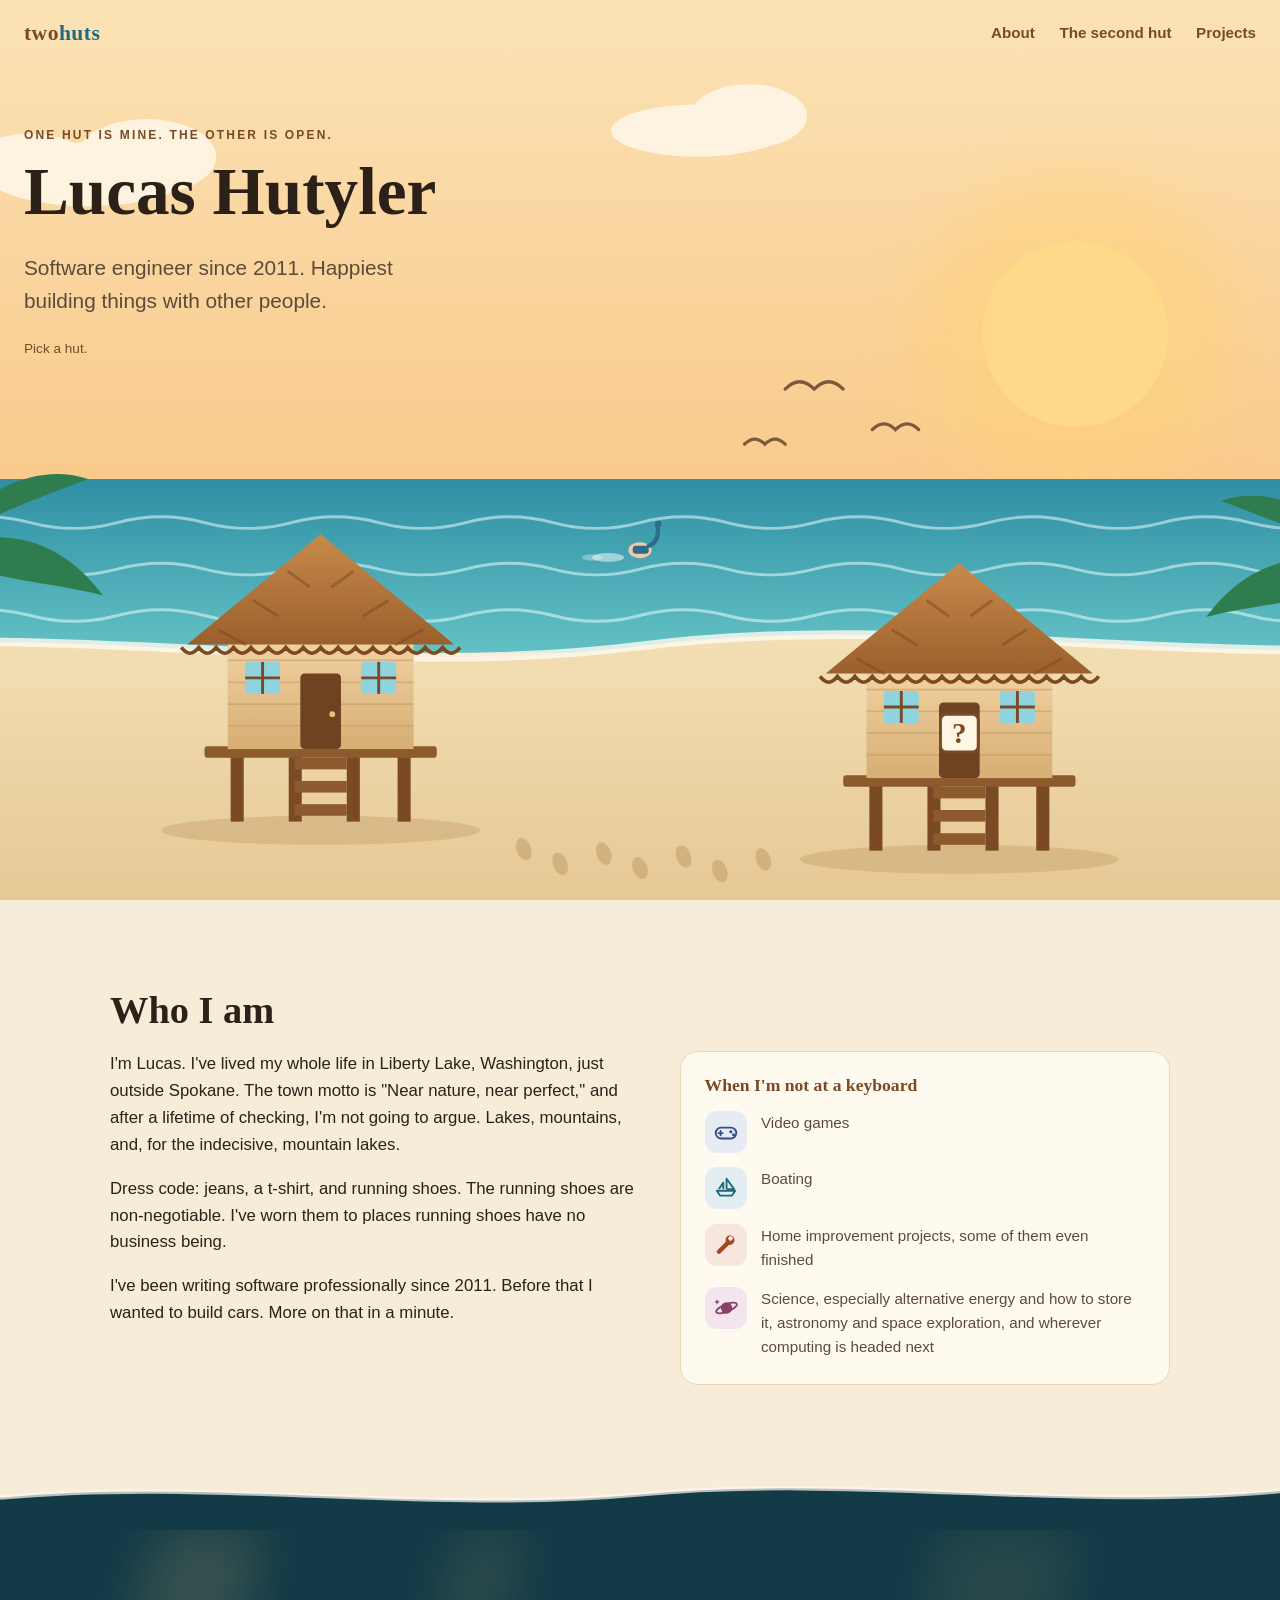
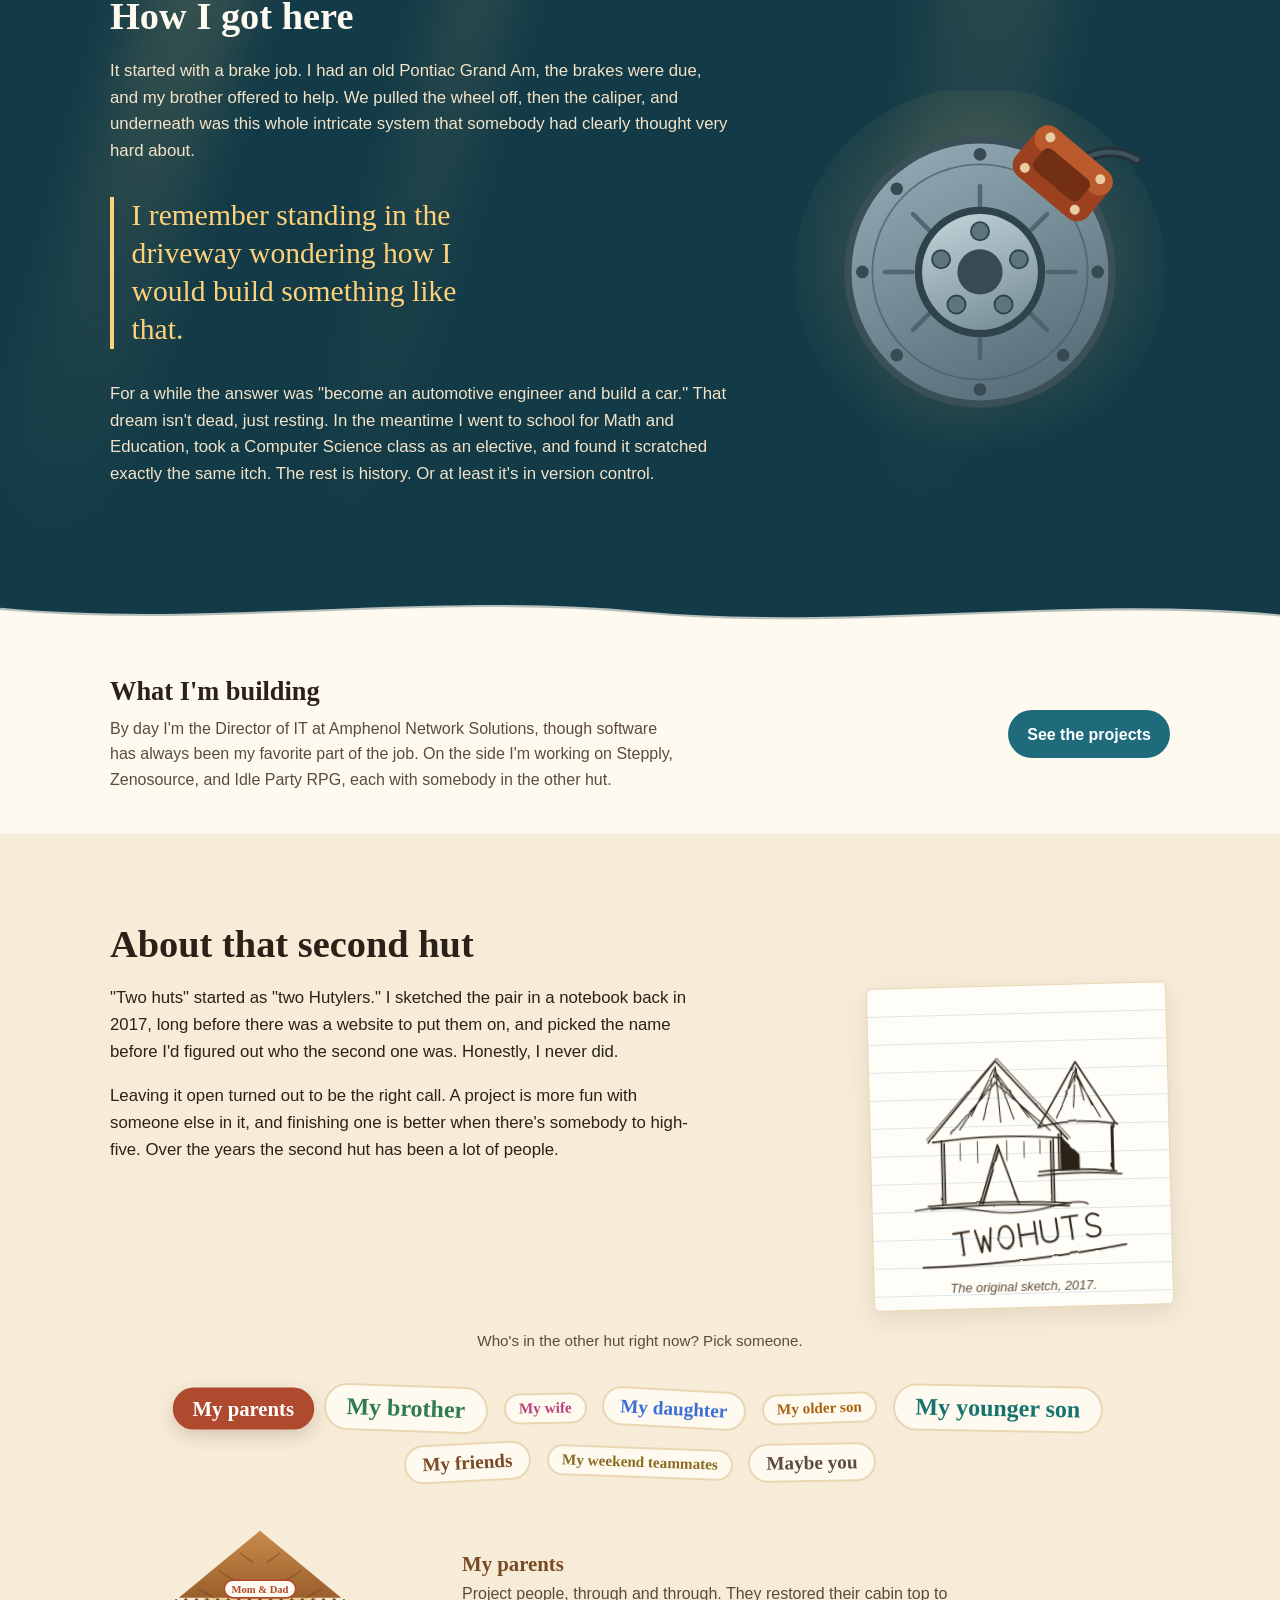
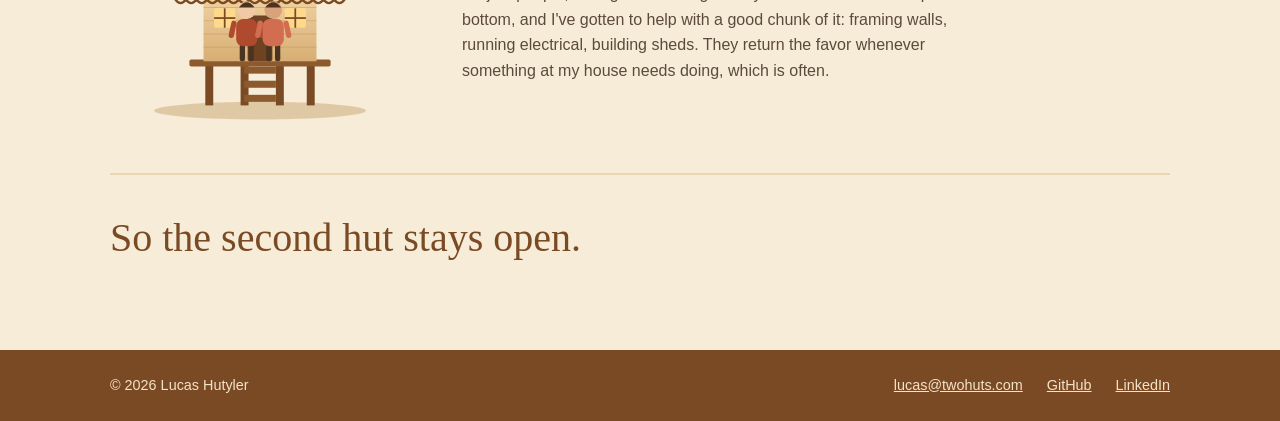
==== commit d2a9c620: "Design pass: give the middle of the page value, light and rhythm The page had eleven browns and two " ====
--- a/index.html
+++ b/index.html
@@ -83,8 +83,8 @@
             </g>
             <rect x="-14" y="-16" width="28" height="52" rx="3" fill="#6f4222"/>
             <circle cx="8" cy="12" r="2" fill="#e9c07a"/>
-            <rect x="-52" y="-24" width="24" height="22" rx="2" fill="#8fd3df"/>
-            <rect x="28" y="-24" width="24" height="22" rx="2" fill="#8fd3df"/>
+            <rect x="-52" y="-24" width="24" height="22" rx="2" fill="var(--win, #8fd3df)"/>
+            <rect x="28" y="-24" width="24" height="22" rx="2" fill="var(--win, #8fd3df)"/>
             <g stroke="#7a4a24" stroke-width="2">
               <line x1="-40" y1="-24" x2="-40" y2="-2"/>
               <line x1="-52" y1="-13" x2="-28" y2="-13"/>
@@ -227,7 +227,7 @@
   </section>
 
   <!-- ============ ABOUT ============ -->
-  <section id="about" class="section alt">
+  <section id="about" class="section">
     <div class="wrap">
       <h2>Who I am</h2>
       <div class="prose two-col">
@@ -238,11 +238,23 @@
         </div>
         <div class="aside">
           <h3>When I'm not at a keyboard</h3>
-          <ul class="plain-list">
-            <li>Video games</li>
-            <li>Boating</li>
-            <li>Home improvement projects, some of them even finished</li>
-            <li>Science, especially alternative energy and how to store it, astronomy and space exploration, and wherever computing is headed next</li>
+          <ul class="hobbies">
+            <li class="hob hob-game">
+              <span class="ico" aria-hidden="true"><svg viewBox="0 0 48 48"><rect x="5" y="16" width="38" height="20" rx="10" fill="none" stroke="currentColor" stroke-width="3.4"/><path d="M14 22v8M10 26h8" stroke="currentColor" stroke-width="3.4" stroke-linecap="round"/><circle cx="33" cy="23.5" r="2.9" fill="currentColor"/><circle cx="38" cy="29" r="2.9" fill="currentColor"/></svg></span>
+              <span>Video games</span>
+            </li>
+            <li class="hob hob-boat">
+              <span class="ico" aria-hidden="true"><svg viewBox="0 0 48 48"><path d="M7 29h34l-6 9H13z" fill="none" stroke="currentColor" stroke-width="3.4" stroke-linejoin="round"/><path d="M25 26V7l14 19H25" fill="none" stroke="currentColor" stroke-width="3.4" stroke-linejoin="round"/><path d="M19 26V14l-8 12" fill="none" stroke="currentColor" stroke-width="3.4" stroke-linejoin="round"/></svg></span>
+              <span>Boating</span>
+            </li>
+            <li class="hob hob-tool">
+              <span class="ico" aria-hidden="true"><svg viewBox="0 0 48 48"><path d="M32 6a9 9 0 0 0-8.4 12.2L8.1 33.7a4 4 0 1 0 5.7 5.7l15.5-15.5A9 9 0 1 0 32 6z" fill="currentColor"/><path d="M32.5 6.5l-5.4 5.4 5.1 5.1 5.4-5.4z" fill="var(--tint)"/></svg></span>
+              <span>Home improvement projects, some of them even finished</span>
+            </li>
+            <li class="hob hob-sci">
+              <span class="ico" aria-hidden="true"><svg viewBox="0 0 48 48"><circle cx="25" cy="24" r="10.5" fill="currentColor"/><ellipse cx="25" cy="24" rx="20.5" ry="6.8" fill="none" stroke="currentColor" stroke-width="3.2" transform="rotate(-22 25 24)"/><path d="M7.5 8l1.5 3.2 3.2 1.5-3.2 1.5L7.5 18 6 14.2 2.8 12.7 6 11.2z" fill="currentColor"/></svg></span>
+              <span>Science, especially alternative energy and how to store it, astronomy and space exploration, and wherever computing is headed next</span>
+            </li>
           </ul>
         </div>
       </div>
@@ -250,24 +262,107 @@
   </section>
 
   <!-- ============ ORIGIN ============ -->
-  <section id="origin" class="section">
-    <div class="wrap narrow">
+  <div class="tide" aria-hidden="true">
+    <svg viewBox="0 0 1200 70" preserveAspectRatio="none">
+      <path d="M0 30 C200 6 400 50 600 26 C800 2 1000 46 1200 22 L1200 70 L0 70 Z" fill="var(--deep)"/>
+      <path d="M0 30 C200 6 400 50 600 26 C800 2 1000 46 1200 22" fill="none" stroke="var(--surf)" stroke-width="5" opacity=".7"/>
+    </svg>
+  </div>
+  <section id="origin" class="section deep">
+    <div class="shafts" aria-hidden="true">
+      <svg viewBox="0 0 1200 420" preserveAspectRatio="none">
+        <defs>
+          <linearGradient id="shaft" x1="0" y1="0" x2="0" y2="1">
+            <stop offset="0" stop-color="#ffd27a" stop-opacity=".17"/>
+            <stop offset="0.55" stop-color="#ffd27a" stop-opacity=".06"/>
+            <stop offset="1" stop-color="#ffd27a" stop-opacity="0"/>
+          </linearGradient>
+        </defs>
+        <g fill="url(#shaft)">
+          <polygon points="150,0 250,0 90,420 -40,420"/>
+          <polygon points="430,0 496,0 350,420 262,420" opacity=".7"/>
+          <polygon points="880,0 1010,0 900,420 800,420" opacity=".6"/>
+        </g>
+      </svg>
+    </div>
+    <div class="wrap">
       <h2>How I got here</h2>
-      <div class="prose">
-        <p>It started with a brake job. I had an old Pontiac Grand Am, the brakes were due, and my brother offered to help. We pulled the wheel off, then the caliper, and underneath was this whole intricate system that somebody had clearly thought very hard about. I remember standing in the driveway wondering how I would build something like that.</p>
-        <p>For a while the answer was "become an automotive engineer and build a car." That dream isn't dead, just resting. In the meantime I went to school for Math and Education, took a Computer Science class as an elective, and found it scratched exactly the same itch. The rest is history. Or at least it's in version control.</p>
+      <div class="origin-grid">
+        <div class="prose">
+          <p>It started with a brake job. I had an old Pontiac Grand Am, the brakes were due, and my brother offered to help. We pulled the wheel off, then the caliper, and underneath was this whole intricate system that somebody had clearly thought very hard about.</p>
+          <p class="pull">I remember standing in the driveway wondering how I would build something like that.</p>
+          <p>For a while the answer was "become an automotive engineer and build a car." That dream isn't dead, just resting. In the meantime I went to school for Math and Education, took a Computer Science class as an elective, and found it scratched exactly the same itch. The rest is history. Or at least it's in version control.</p>
+        </div>
+        <figure class="rotor" aria-hidden="true">
+          <svg viewBox="0 0 420 420">
+            <defs>
+              <radialGradient id="worklight" cx="50%" cy="44%" r="56%">
+                <stop offset="0" stop-color="#ffd27a" stop-opacity=".26"/>
+                <stop offset="1" stop-color="#ffd27a" stop-opacity="0"/>
+              </radialGradient>
+              <linearGradient id="discface" x1="0.15" y1="0" x2="0.6" y2="1">
+                <stop offset="0" stop-color="#93abb5"/><stop offset="1" stop-color="#57707a"/>
+              </linearGradient>
+              <linearGradient id="hubface" x1="0.2" y1="0" x2="0.6" y2="1">
+                <stop offset="0" stop-color="#c0d0d6"/><stop offset="1" stop-color="#7b929b"/>
+              </linearGradient>
+            </defs>
+            <circle cx="210" cy="200" r="205" fill="url(#worklight)"/>
+            <path d="M292 96 C330 66 356 60 384 76" fill="none" stroke="#22333b" stroke-width="12" stroke-linecap="round"/>
+            <path d="M292 96 C330 66 356 60 384 76" fill="none" stroke="#3d545c" stroke-width="5" stroke-linecap="round"/>
+            <g class="disc">
+              <circle cx="210" cy="200" r="150" fill="#3b4f58"/>
+              <circle cx="210" cy="200" r="142" fill="url(#discface)"/>
+              <circle cx="210" cy="200" r="119" fill="none" stroke="#48606a" stroke-width="2" opacity=".75"/>
+              <g fill="#384b54">
+                <circle cx="210" cy="70" r="7"/><circle cx="302" cy="108" r="7"/><circle cx="340" cy="200" r="7"/>
+                <circle cx="302" cy="292" r="7"/><circle cx="210" cy="330" r="7"/><circle cx="118" cy="292" r="7"/>
+                <circle cx="80" cy="200" r="7"/><circle cx="118" cy="108" r="7"/>
+              </g>
+              <g stroke="#48606a" stroke-width="5" stroke-linecap="round" opacity=".85">
+                <line x1="210" y1="105" x2="210" y2="135"/><line x1="284" y1="136" x2="263" y2="157"/>
+                <line x1="315" y1="200" x2="285" y2="200"/><line x1="284" y1="264" x2="263" y2="243"/>
+                <line x1="210" y1="295" x2="210" y2="265"/><line x1="136" y1="264" x2="157" y2="243"/>
+                <line x1="105" y1="200" x2="135" y2="200"/><line x1="136" y1="136" x2="157" y2="157"/>
+              </g>
+              <circle cx="210" cy="200" r="72" fill="#2f434b"/>
+              <circle cx="210" cy="200" r="64" fill="url(#hubface)"/>
+              <circle cx="210" cy="200" r="25" fill="#384b54"/>
+              <g fill="#5d757f" stroke="#2f434b" stroke-width="2">
+                <circle cx="210" cy="155" r="10"/><circle cx="253" cy="186" r="10"/><circle cx="236" cy="236" r="10"/>
+                <circle cx="184" cy="236" r="10"/><circle cx="167" cy="186" r="10"/>
+              </g>
+            </g>
+            <g transform="translate(210 200) rotate(40) translate(0 -142)">
+              <rect x="-52" y="-34" width="104" height="68" rx="16" fill="#9c4020"/>
+              <rect x="-52" y="-34" width="104" height="30" rx="15" fill="#bb5a2c"/>
+              <rect x="-33" y="-13" width="66" height="30" rx="8" fill="#722f14"/>
+              <g fill="#e9cba4">
+                <circle cx="-36" cy="-22" r="5.5"/><circle cx="36" cy="-22" r="5.5"/>
+                <circle cx="-36" cy="22" r="5.5"/><circle cx="36" cy="22" r="5.5"/>
+              </g>
+            </g>
+          </svg>
+        </figure>
       </div>
     </div>
   </section>
 
+  <div class="tide tide-up" aria-hidden="true">
+    <svg viewBox="0 0 1200 70" preserveAspectRatio="none">
+      <path d="M0 30 C200 6 400 50 600 26 C800 2 1000 46 1200 22 L1200 70 L0 70 Z" fill="var(--deep)"/>
+      <path d="M0 30 C200 6 400 50 600 26 C800 2 1000 46 1200 22" fill="none" stroke="var(--surf)" stroke-width="5" opacity=".7"/>
+    </svg>
+  </div>
+
   <!-- ============ BUILDING (brief) ============ -->
-  <section id="building" class="section alt">
-    <div class="wrap narrow">
-      <h2>What I'm building</h2>
-      <div class="prose">
+  <section id="building" class="section alt strip">
+    <div class="wrap strip-inner">
+      <div>
+        <h2>What I'm building</h2>
         <p>By day I'm the Director of IT at Amphenol Network Solutions, though software has always been my favorite part of the job. On the side I'm working on Stepply, Zenosource, and Idle Party RPG, each with somebody in the other hut.</p>
-        <p><a class="button" href="projects.html">See the projects</a></p>
-      </div>
+      </div>
+      <a class="button" href="projects.html">See the projects</a>
     </div>
   </section>
 
@@ -335,6 +430,10 @@
       </div>
 
       <div class="hut-stage">
+        <div class="cloud-wrap">
+          <p class="cloud-hint">Who's in the other hut right now? Pick someone.</p>
+          <div class="cloud" id="cloud"></div>
+        </div>
         <div class="stage">
           <svg class="stage-svg" viewBox="-170 -140 340 245" aria-hidden="true">
             <ellipse cx="0" cy="92" rx="120" ry="10" fill="#c9a874" opacity=".5"/>
@@ -346,15 +445,11 @@
             <p class="visitor-text"></p>
           </div>
         </div>
-        <div class="cloud-wrap">
-          <p class="cloud-hint">Who's in the other hut right now? Pick someone.</p>
-          <div class="cloud" id="cloud"></div>
-        </div>
       </div>
 
       <!-- Data for the stage above, and the no-JavaScript fallback. -->
       <ul class="people" id="people-data">
-        <li data-tag="Mom &amp; Dad" data-color="#c2553a" data-pair>
+        <li data-tag="Mom &amp; Dad" data-color="#b04a2e" data-pair>
           <h3>My parents</h3>
           <p>Project people, through and through. They restored their cabin top to bottom, and I've gotten to help with a good chunk of it: framing walls, running electrical, building sheds. They return the favor whenever something at my house needs doing, which is often.</p>
         </li>
@@ -374,7 +469,7 @@
           <h3>My older son</h3>
           <p>Car-obsessed, with my brother's need to tear things down and understand them, which makes him handy to have in the garage. He also thinks big. In grade school he was buying two-liters of soda for 88 cents and reselling them at school, explaining to us that if he sold thousands, he'd have thousands of dollars. He's off to study Economics now, so the plan is proceeding.</p>
         </li>
-        <li data-tag="Younger son" data-color="#1f8a8a">
+        <li data-tag="Younger son" data-color="#16736f">
           <h3>My younger son</h3>
           <p>Likes to make a buck and doesn't mind getting his hands dirty to do it. If I ask for help with something around the house, the answer is yes before I've finished the question.</p>
         </li>
@@ -392,9 +487,7 @@
         </li>
       </ul>
 
-      <div class="prose">
-        <p>So the second hut stays open.</p>
-      </div>
+      <p class="closer">So the second hut stays open.</p>
     </div>
   </section>
 
--- a/styles.css
+++ b/styles.css
@@ -7,6 +7,16 @@
   --ink: #2b2118;
   --ink-soft: #5c4b3b;
   --paper: #fffaf0;
+  --deep: #123a47;
+  --deep-line: #2a5361;
+  --surf: #fffaf0;
+  --sand-text: #f3e3c8;
+  --sun: #ffd27a;
+  --focus: #1f6b7c;
+  --hob-game: #33507f;
+  --hob-boat: #1f6b7c;
+  --hob-tool: #a8471f;
+  --hob-sci: #8a3f6b;
   --max: 1100px;
   --radius: 14px;
   --font: -apple-system, BlinkMacSystemFont, "Segoe UI", Roboto, Helvetica, Arial, sans-serif;
@@ -30,7 +40,6 @@
 p { margin: 0 0 1em; }
 
 .wrap { max-width: var(--max); margin: 0 auto; padding: 0 1.25rem; }
-.wrap.narrow { max-width: 720px; }
 
 /* ---------- top bar ---------- */
 .topbar {
@@ -161,7 +170,7 @@
 }
 
 @media (prefers-reduced-motion: reduce) {
-  .wave, .hut .sign, .gull, .snorkeler, .snorkeler .bob { animation: none; }
+  .wave, .hut .sign, .gull, .snorkeler, .snorkeler .bob, .disc { animation: none; }
 }
 
 .hut-captions {
@@ -188,9 +197,68 @@
 /* ---------- sections ---------- */
 .section { padding: clamp(3rem, 8vw, 5.5rem) 0; }
 .section.alt { background: var(--paper); }
+
+/* The page dips below the waterline for the origin story: the one dark band. */
+.section.deep {
+  position: relative;
+  overflow: hidden;
+  background: var(--deep);
+  color: var(--sand-text);
+  --focus: var(--sun);
+  padding: clamp(2.4rem, 5vw, 4rem) 0 clamp(3rem, 7vw, 4.5rem);
+}
+.section.deep > .wrap { position: relative; z-index: 1; }
+/* Light coming down through the water, so the band has a source and a direction. */
+.shafts { position: absolute; inset: 0 0 auto; height: 100%; pointer-events: none; }
+.shafts svg { width: 100%; height: 100%; display: block; filter: blur(26px); }
+.section.deep h2 { color: var(--paper); }
+.section.deep .prose { color: var(--sand-text); }
+.section.deep a { color: var(--sun); }
+
+/* Wave edges between the sand-lit sections and the deep one. */
+.tide { background: var(--sand); line-height: 0; }
+.tide-up { background: var(--paper); }
+.tide svg { display: block; width: 100%; height: clamp(34px, 4.5vw, 62px); }
+.tide-up svg { transform: scaleY(-1); }
+
+/* Origin: story column beside the thing that started it. */
+.origin-grid {
+  display: grid;
+  grid-template-columns: minmax(0, 1fr) minmax(0, 380px);
+  gap: 1.5rem 3.5rem;
+  align-items: center;
+}
+.origin-grid .prose { max-width: none; }
+.rotor { margin: 0; }
+.rotor svg { width: 100%; height: auto; display: block; }
+.disc { animation: rotor-spin 90s linear infinite; transform-origin: 210px 200px; }
+@keyframes rotor-spin { to { transform: rotate(360deg); } }
+
+/* The line the whole story turns on, finally set like it matters. */
+.pull {
+  font-family: var(--serif);
+  font-size: clamp(1.3rem, 2.5vw, 1.85rem);
+  line-height: 1.28;
+  color: var(--sun);
+  max-width: 24ch;
+  margin: clamp(1.4rem, 3vw, 2rem) 0;
+  padding-left: 1.1rem;
+  border-left: 4px solid var(--sun);
+}
+
+/* "What I'm building" is a signpost, not a chapter: give it a slim band. */
+.section.strip { padding: clamp(1.9rem, 4vw, 2.6rem) 0; }
+.strip-inner {
+  display: grid;
+  grid-template-columns: 1fr auto;
+  gap: 1.2rem 2.5rem;
+  align-items: center;
+}
+.strip h2 { font-size: clamp(1.3rem, 2.2vw, 1.65rem); margin-bottom: .35em; }
+.strip p { margin: 0; color: var(--ink-soft); max-width: 64ch; }
 .section-intro { color: var(--ink-soft); max-width: 60ch; margin-bottom: 2rem; }
 .prose { max-width: 62ch; font-size: 1.05rem; }
-.prose.two-col { max-width: none; display: grid; grid-template-columns: 1fr 1fr; gap: 2.5rem; }
+.prose.two-col { max-width: none; display: grid; grid-template-columns: minmax(0, 1.08fr) minmax(0, 1fr); gap: 2.5rem; align-items: start; }
 
 /* ---------- project cards ---------- */
 .cards {
@@ -230,9 +298,35 @@
 .people li { border-top: 2px solid var(--sand-deep); padding-top: 1rem; }
 .people h3 { color: var(--wood); margin-bottom: .3rem; }
 .people p { margin: 0; color: var(--ink-soft); }
-.aside h3 { color: var(--wood); font-size: 1.1rem; }
-.plain-list { padding-left: 1.1rem; margin: 0; color: var(--ink-soft); }
-.plain-list li { margin-bottom: .35rem; }
+.aside {
+  background: var(--paper);
+  border: 1px solid var(--sand-deep);
+  border-radius: 18px;
+  padding: 1.4rem 1.5rem 1.5rem;
+}
+.aside h3 { color: var(--wood); font-size: 1.1rem; margin-bottom: 1rem; }
+.hobbies { list-style: none; padding: 0; margin: 0; display: grid; gap: .9rem; }
+.hob {
+  display: grid;
+  grid-template-columns: 42px 1fr;
+  gap: .9rem;
+  align-items: start;
+  color: var(--ink-soft);
+  font-size: .95rem;
+}
+.hob .ico {
+  width: 42px; height: 42px;
+  border-radius: 12px;
+  background: var(--tint);
+  color: var(--c);
+  display: grid;
+  place-items: center;
+}
+.hob .ico svg { width: 26px; height: 26px; display: block; }
+.hob-game { --c: var(--hob-game); --tint: #e6ebf4; }
+.hob-boat { --c: var(--hob-boat); --tint: #e2eef1; }
+.hob-tool { --c: var(--hob-tool); --tint: #f6e6de; }
+.hob-sci  { --c: var(--hob-sci);  --tint: #f2e5ee; }
 
 .button {
   display: inline-block;
@@ -275,6 +369,13 @@
   .hut-captions { min-height: 0; }
   .caption { font-size: .92rem; }
 }
+@media (max-width: 860px) {
+  .prose.two-col { grid-template-columns: 1fr; gap: 1.75rem; }
+  .origin-grid { grid-template-columns: 1fr; gap: 1.75rem; }
+  .rotor { max-width: 250px; margin: 0 auto; }
+  .strip-inner { grid-template-columns: 1fr; }
+  .pull { max-width: none; }
+}
 @media (max-width: 720px) {
   .topbar { padding: .85rem 1rem; }
   .topbar nav a { margin-left: .8rem; font-size: .85rem; }
@@ -290,18 +391,28 @@
 .js .people { display: none; }
 html:not(.js) .hut-stage { display: none; }
 
-.hut-stage {
-  display: grid;
-  grid-template-columns: minmax(280px, 400px) 1fr;
-  gap: 2rem 3.5rem;
-  align-items: start;
-  margin: 2rem 0 1.5rem;
-}
-.stage-svg { width: 100%; height: auto; display: block; overflow: visible; }
-.visitor-blurb { min-height: 8rem; transition: opacity .3s ease; padding: 0 .25rem; }
+.hut-stage { display: grid; gap: .5rem; margin: 1.25rem 0 1.5rem; }
+.stage {
+  display: grid;
+  grid-template-columns: minmax(0, 300px) 1fr;
+  gap: 1rem 3rem;
+  align-items: center;
+}
+.stage-svg { width: 100%; height: auto; display: block; overflow: visible; --win: #ffd98a; }
+.visitor-blurb { min-height: 7rem; transition: opacity .3s ease; padding: 0 .25rem; max-width: 60ch; }
 .visitor-blurb.swap { opacity: 0; }
 .visitor-name { color: var(--wood); margin: .5rem 0 .3rem; font-size: 1.3rem; font-family: var(--serif); font-weight: 700; line-height: 1.15; }
 .visitor-text { margin: 0; color: var(--ink-soft); }
+
+.closer {
+  font-family: var(--serif);
+  font-size: clamp(1.5rem, 3.4vw, 2.5rem);
+  line-height: 1.2;
+  color: var(--wood);
+  margin: clamp(2rem, 5vw, 3.2rem) 0 0;
+  padding-top: clamp(1.6rem, 4vw, 2.4rem);
+  border-top: 2px solid var(--sand-deep);
+}
 
 .cloud-hint { color: var(--ink-soft); font-size: .95rem; text-align: center; margin-bottom: 1rem; }
 .cloud {
@@ -330,7 +441,7 @@
 .chip.s2 { font-size: 1.2rem; }
 .chip.s3 { font-size: 1.5rem; }
 .chip:hover, .chip:focus-visible { transform: rotate(0deg) translateY(-2px) scale(1.05); border-color: var(--chip); }
-.chip:focus-visible { outline: 3px solid var(--sea-deep); outline-offset: 3px; }
+.chip:focus-visible { outline: 3px solid var(--focus); outline-offset: 3px; }
 .chip[aria-pressed="true"] {
   background: var(--chip);
   border-color: var(--chip);
@@ -364,17 +475,16 @@
 }
 
 @media (max-width: 800px) {
-  .hut-stage { grid-template-columns: 1fr; gap: 1rem; }
-  .stage { max-width: 360px; margin: 0 auto; }
+  .stage { grid-template-columns: 1fr; gap: .5rem; max-width: 360px; margin: 0 auto; }
   .visitor-blurb { min-height: 0; }
 }
 
 /* ---------- the 2017 sketch ---------- */
 .name-story {
   display: grid;
-  grid-template-columns: 1fr minmax(240px, 340px);
+  grid-template-columns: 1fr minmax(220px, 300px);
   gap: 1.5rem 3rem;
-  align-items: center;
+  align-items: start;
 }
 .sketch {
   margin: 0;
